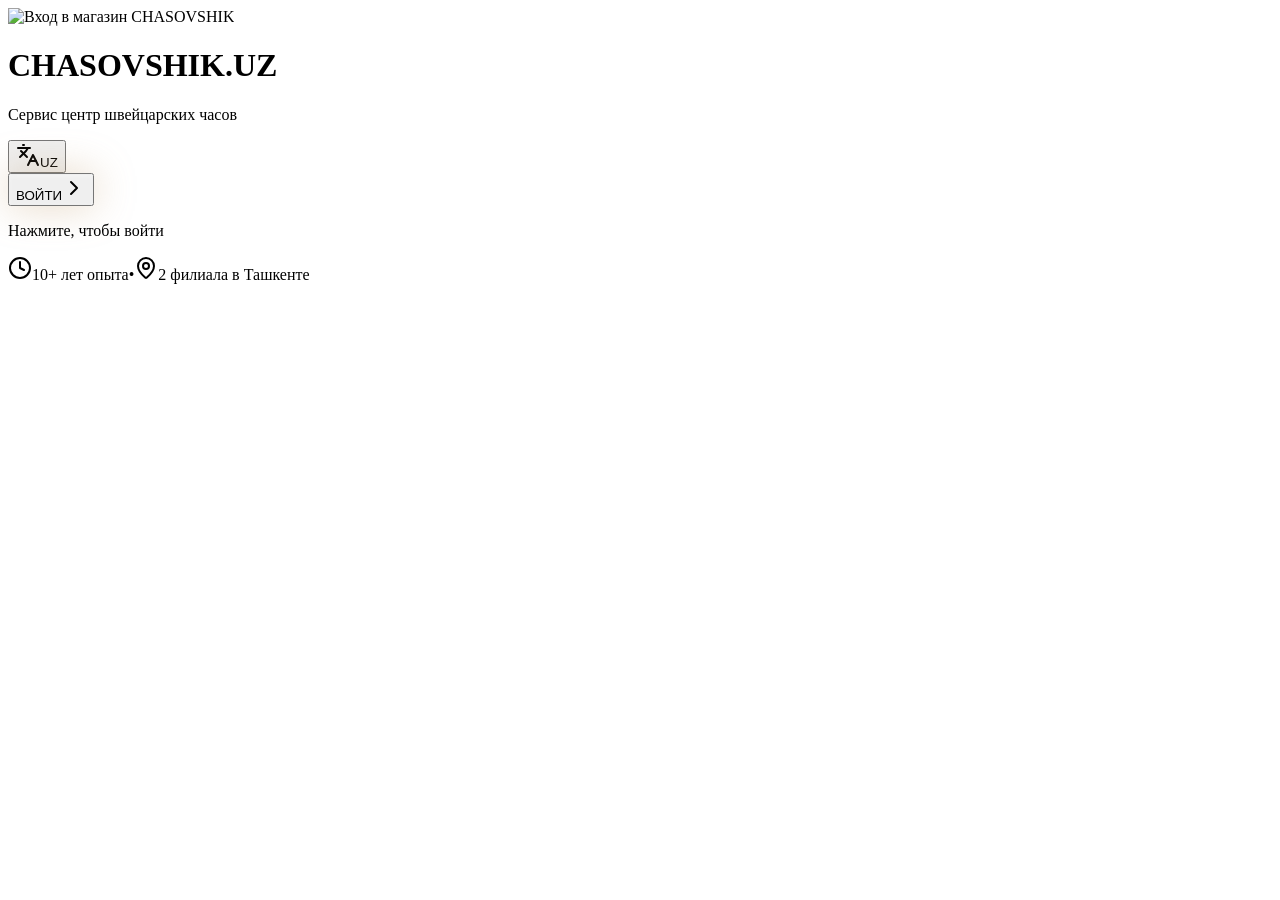
==== index.html @ 680622ec "Fix: Add basePath to all asset paths for GitHub Pages" ====
<!DOCTYPE html><!--kzvSD49EE5TXVJtsJZCfa--><html lang="ru"><head><meta charSet="utf-8"/><meta name="viewport" content="width=device-width, initial-scale=1"/><link rel="preload" href="/chasovshik.uz/_next/static/media/2a65768255d6b625-s.p.d19752fb.woff2" as="font" crossorigin="" type="font/woff2"/><link rel="preload" href="/chasovshik.uz/_next/static/media/44fac91e6f2d2b1b-s.p.0a39a854.woff2" as="font" crossorigin="" type="font/woff2"/><link rel="preload" href="/chasovshik.uz/_next/static/media/65c558afe41e89d6-s.p.e2c8389a.woff2" as="font" crossorigin="" type="font/woff2"/><link rel="preload" href="/chasovshik.uz/_next/static/media/797e433ab948586e-s.p.dbea232f.woff2" as="font" crossorigin="" type="font/woff2"/><link rel="preload" href="/chasovshik.uz/_next/static/media/caa3a2e1cccd8315-s.p.853070df.woff2" as="font" crossorigin="" type="font/woff2"/><link rel="preload" href="/chasovshik.uz/_next/static/media/e8f2fbee2754df70-s.p.9b7a96b4.woff2" as="font" crossorigin="" type="font/woff2"/><link rel="preload" as="image" href="/chasovshik.uz/storefront.jpg"/><link rel="stylesheet" href="/chasovshik.uz/_next/static/chunks/5fa9a92af9f36da6.css" data-precedence="next"/><link rel="stylesheet" href="/chasovshik.uz/_next/static/chunks/fcd11b721e8e70e8.css" data-precedence="next"/><link rel="preload" as="script" fetchPriority="low" href="/chasovshik.uz/_next/static/chunks/c39637bc9d8cb116.js"/><script src="/chasovshik.uz/_next/static/chunks/ff3ff5c824d7d9ba.js" async=""></script><script src="/chasovshik.uz/_next/static/chunks/bb2bdb65427f8aba.js" async=""></script><script src="/chasovshik.uz/_next/static/chunks/turbopack-3938561ef696c968.js" async=""></script><script src="/chasovshik.uz/_next/static/chunks/2f236954d6a65e12.js" async=""></script><script src="/chasovshik.uz/_next/static/chunks/f5dbffc2357b227a.js" async=""></script><script src="/chasovshik.uz/_next/static/chunks/86be140a54e7eaa4.js" async=""></script><script src="/chasovshik.uz/_next/static/chunks/7cc1968f3f7de386.js" async=""></script><meta name="next-size-adjust" content=""/><title>CHASOVSHIK.UZ — Часовой сервис центр | Ремонт швейцарских часов</title><meta name="description" content="Профессиональный ремонт и сервис швейцарских часов в Ташкенте. 10+ лет опыта. Экспресс ремонт, полировка, замена батареи, стекла, ремешка. ТЦ NEXT, 1 этаж."/><meta name="author" content="CHASOVSHIK.UZ"/><meta name="keywords" content="ремонт часов,швейцарские часы,часовой мастер,Ташкент,CHASOVSHIK,сервис часов,замена батареи,полировка часов"/><meta property="og:title" content="CHASOVSHIK.UZ — Часовой сервис центр"/><meta property="og:description" content="Профессиональный ремонт швейцарских часов в Ташкенте. 10+ лет опыта."/><meta property="og:url" content="https://chasovshik.uz"/><meta property="og:site_name" content="CHASOVSHIK"/><meta property="og:type" content="website"/><meta name="twitter:card" content="summary"/><meta name="twitter:title" content="CHASOVSHIK.UZ — Часовой сервис центр"/><meta name="twitter:description" content="Профессиональный ремонт швейцарских часов в Ташкенте. 10+ лет опыта."/><link rel="icon" href="/favicon.ico"/><script src="/chasovshik.uz/_next/static/chunks/a6dad97d9634a72d.js" noModule=""></script></head><body class="geist_a71539c9-module__T19VSG__variable geist_mono_8d43a2aa-module__8Li5zG__variable playfair_display_100cb642-module__BjVuVG__variable montserrat_76251ab1-module__2d26ka__variable antialiased bg-background text-foreground overflow-x-hidden" style="font-family:var(--font-montserrat), sans-serif"><div hidden=""><!--$--><!--/$--></div><main class="min-h-screen bg-background relative overflow-hidden"><div class="fixed inset-0 z-50 transition-all duration-1000 opacity-100"><div class="absolute inset-0"><img src="/chasovshik.uz/storefront.jpg" alt="Вход в магазин CHASOVSHIK" class="w-full h-full object-cover"/><div class="absolute inset-0 bg-gradient-to-b from-black/60 via-black/40 to-black/70"></div></div><div class="absolute top-8 left-1/2 -translate-x-1/2 text-center transition-all duration-700 opacity-100"><h1 class="text-2xl md:text-5xl lg:text-7xl font-bold text-gold-gradient tracking-wider">CHASOVSHIK.UZ</h1><p class="text-cream/80 text-sm md:text-base mt-2 tracking-widest uppercase">Сервис центр швейцарских часов</p></div><div class="absolute top-8 right-8 transition-all duration-700 opacity-100"><button class="flex items-center gap-2 px-3 py-2 rounded-lg glass hover:border-gold/50 transition-all "><svg xmlns="http://www.w3.org/2000/svg" width="24" height="24" viewBox="0 0 24 24" fill="none" stroke="currentColor" stroke-width="2" stroke-linecap="round" stroke-linejoin="round" class="lucide lucide-languages w-4 h-4 text-gold" aria-hidden="true"><path d="m5 8 6 6"></path><path d="m4 14 6-6 2-3"></path><path d="M2 5h12"></path><path d="M7 2h1"></path><path d="m22 22-5-10-5 10"></path><path d="M14 18h6"></path></svg><span class="text-cream text-sm font-medium">UZ</span></button></div><div class="absolute inset-0 flex items-center justify-center transition-all duration-700 scale-100 opacity-100"><div class="relative"><div class="absolute -inset-20 bg-gold/10 blur-3xl rounded-full animate-glow"></div><button data-slot="button" class="inline-flex items-center justify-center gap-2 whitespace-nowrap disabled:pointer-events-none disabled:opacity-50 [&amp;_svg]:pointer-events-none [&amp;_svg:not([class*=&#x27;size-&#x27;])]:size-4 shrink-0 [&amp;_svg]:shrink-0 outline-none focus-visible:border-ring focus-visible:ring-ring/50 focus-visible:ring-[3px] aria-invalid:ring-destructive/20 dark:aria-invalid:ring-destructive/40 aria-invalid:border-destructive hover:bg-primary/90 h-9 has-[&gt;svg]:px-3 relative bg-gradient-to-b from-gold to-gold-dark hover:from-gold-dark hover:to-gold text-chocolate font-bold text-xl md:text-2xl px-12 md:px-16 py-6 md:py-8 rounded-xl shadow-2xl transform hover:scale-105 transition-all duration-300 border-2 border-gold/50" style="box-shadow:0 0 40px rgba(193, 154, 107, 0.4), inset 0 2px 4px rgba(255,255,255,0.3)"><span class="flex items-center gap-3">ВОЙТИ<svg xmlns="http://www.w3.org/2000/svg" width="24" height="24" viewBox="0 0 24 24" fill="none" stroke="currentColor" stroke-width="2" stroke-linecap="round" stroke-linejoin="round" class="lucide lucide-chevron-right w-6 h-6 md:w-8 md:h-8" aria-hidden="true"><path d="m9 18 6-6-6-6"></path></svg></span></button><p class="absolute -bottom-12 left-1/2 -translate-x-1/2 text-cream/50 text-sm whitespace-nowrap">Нажмите, чтобы войти</p></div></div><div class="absolute bottom-8 left-1/2 -translate-x-1/2 text-center transition-all duration-700 opacity-100"><div class="flex flex-wrap items-center justify-center gap-4 text-cream/70 text-sm md:text-base"><span class="flex items-center gap-2"><svg xmlns="http://www.w3.org/2000/svg" width="24" height="24" viewBox="0 0 24 24" fill="none" stroke="currentColor" stroke-width="2" stroke-linecap="round" stroke-linejoin="round" class="lucide lucide-clock4 lucide-clock-4 w-4 h-4 text-gold" aria-hidden="true"><path d="M12 6v6l4 2"></path><circle cx="12" cy="12" r="10"></circle></svg>10+ лет опыта</span><span class="text-gold">•</span><span class="flex items-center gap-2"><svg xmlns="http://www.w3.org/2000/svg" width="24" height="24" viewBox="0 0 24 24" fill="none" stroke="currentColor" stroke-width="2" stroke-linecap="round" stroke-linejoin="round" class="lucide lucide-map-pin w-4 h-4 text-gold" aria-hidden="true"><path d="M20 10c0 4.993-5.539 10.193-7.399 11.799a1 1 0 0 1-1.202 0C9.539 20.193 4 14.993 4 10a8 8 0 0 1 16 0"></path><circle cx="12" cy="10" r="3"></circle></svg>2 филиала в Ташкенте</span></div></div></div></main><!--$--><!--/$--><div role="region" aria-label="Notifications (F8)" tabindex="-1" style="pointer-events:none"><ol tabindex="-1" class="fixed top-0 z-[100] flex max-h-screen w-full flex-col-reverse p-4 sm:bottom-0 sm:right-0 sm:top-auto sm:flex-col md:max-w-[420px]"></ol></div><script src="/chasovshik.uz/_next/static/chunks/c39637bc9d8cb116.js" id="_R_" async=""></script><script>(self.__next_f=self.__next_f||[]).push([0])</script><script>self.__next_f.push([1,"1:\"$Sreact.fragment\"\n2:I[39756,[\"/chasovshik.uz/_next/static/chunks/2f236954d6a65e12.js\"],\"default\"]\n3:I[37457,[\"/chasovshik.uz/_next/static/chunks/2f236954d6a65e12.js\"],\"default\"]\n4:I[77855,[\"/chasovshik.uz/_next/static/chunks/f5dbffc2357b227a.js\",\"/chasovshik.uz/_next/static/chunks/86be140a54e7eaa4.js\"],\"Toaster\"]\n5:I[47257,[\"/chasovshik.uz/_next/static/chunks/2f236954d6a65e12.js\"],\"ClientPageRoot\"]\n6:I[52683,[\"/chasovshik.uz/_next/static/chunks/f5dbffc2357b227a.js\",\"/chasovshik.uz/_next/static/chunks/86be140a54e7eaa4.js\",\"/chasovshik.uz/_next/static/chunks/7cc1968f3f7de386.js\"],\"default\"]\n9:I[97367,[\"/chasovshik.uz/_next/static/chunks/2f236954d6a65e12.js\"],\"OutletBoundary\"]\na:\"$Sreact.suspense\"\nc:I[97367,[\"/chasovshik.uz/_next/static/chunks/2f236954d6a65e12.js\"],\"ViewportBoundary\"]\ne:I[97367,[\"/chasovshik.uz/_next/static/chunks/2f236954d6a65e12.js\"],\"MetadataBoundary\"]\n10:I[68027,[\"/chasovshik.uz/_next/static/chunks/2f236954d6a65e12.js\"],\"default\"]\n:HL[\"/chasovshik.uz/_next/static/chunks/5fa9a92af9f36da6.css\",\"style\"]\n:HL[\"/chasovshik.uz/_next/static/chunks/fcd11b721e8e70e8.css\",\"style\"]\n:HL[\"/chasovshik.uz/_next/static/media/2a65768255d6b625-s.p.d19752fb.woff2\",\"font\",{\"crossOrigin\":\"\",\"type\":\"font/woff2\"}]\n:HL[\"/chasovshik.uz/_next/static/media/44fac91e6f2d2b1b-s.p.0a39a854.woff2\",\"font\",{\"crossOrigin\":\"\",\"type\":\"font/woff2\"}]\n:HL[\"/chasovshik.uz/_next/static/media/65c558afe41e89d6-s.p.e2c8389a.woff2\",\"font\",{\"crossOrigin\":\"\",\"type\":\"font/woff2\"}]\n:HL[\"/chasovshik.uz/_next/static/media/797e433ab948586e-s.p.dbea232f.woff2\",\"font\",{\"crossOrigin\":\"\",\"type\":\"font/woff2\"}]\n:HL[\"/chasovshik.uz/_next/static/media/caa3a2e1cccd8315-s.p.853070df.woff2\",\"font\",{\"crossOrigin\":\"\",\"type\":\"font/woff2\"}]\n:HL[\"/chasovshik.uz/_next/static/media/e8f2fbee2754df70-s.p.9b7a96b4.woff2\",\"font\",{\"crossOrigin\":\"\",\"type\":\"font/woff2\"}]\n"])</script><script>self.__next_f.push([1,"0:{\"P\":null,\"b\":\"kzvSD49EE5TXVJtsJZCfa\",\"c\":[\"\",\"\"],\"q\":\"\",\"i\":false,\"f\":[[[\"\",{\"children\":[\"__PAGE__\",{}]},\"$undefined\",\"$undefined\",true],[[\"$\",\"$1\",\"c\",{\"children\":[[[\"$\",\"link\",\"0\",{\"rel\":\"stylesheet\",\"href\":\"/chasovshik.uz/_next/static/chunks/5fa9a92af9f36da6.css\",\"precedence\":\"next\",\"crossOrigin\":\"$undefined\",\"nonce\":\"$undefined\"}],[\"$\",\"link\",\"1\",{\"rel\":\"stylesheet\",\"href\":\"/chasovshik.uz/_next/static/chunks/fcd11b721e8e70e8.css\",\"precedence\":\"next\",\"crossOrigin\":\"$undefined\",\"nonce\":\"$undefined\"}],[\"$\",\"script\",\"script-0\",{\"src\":\"/chasovshik.uz/_next/static/chunks/f5dbffc2357b227a.js\",\"async\":true,\"nonce\":\"$undefined\"}],[\"$\",\"script\",\"script-1\",{\"src\":\"/chasovshik.uz/_next/static/chunks/86be140a54e7eaa4.js\",\"async\":true,\"nonce\":\"$undefined\"}]],[\"$\",\"html\",null,{\"lang\":\"ru\",\"suppressHydrationWarning\":true,\"children\":[\"$\",\"body\",null,{\"className\":\"geist_a71539c9-module__T19VSG__variable geist_mono_8d43a2aa-module__8Li5zG__variable playfair_display_100cb642-module__BjVuVG__variable montserrat_76251ab1-module__2d26ka__variable antialiased bg-background text-foreground overflow-x-hidden\",\"style\":{\"fontFamily\":\"var(--font-montserrat), sans-serif\"},\"children\":[[\"$\",\"$L2\",null,{\"parallelRouterKey\":\"children\",\"error\":\"$undefined\",\"errorStyles\":\"$undefined\",\"errorScripts\":\"$undefined\",\"template\":[\"$\",\"$L3\",null,{}],\"templateStyles\":\"$undefined\",\"templateScripts\":\"$undefined\",\"notFound\":[[[\"$\",\"title\",null,{\"children\":\"404: This page could not be found.\"}],[\"$\",\"div\",null,{\"style\":{\"fontFamily\":\"system-ui,\\\"Segoe UI\\\",Roboto,Helvetica,Arial,sans-serif,\\\"Apple Color Emoji\\\",\\\"Segoe UI Emoji\\\"\",\"height\":\"100vh\",\"textAlign\":\"center\",\"display\":\"flex\",\"flexDirection\":\"column\",\"alignItems\":\"center\",\"justifyContent\":\"center\"},\"children\":[\"$\",\"div\",null,{\"children\":[[\"$\",\"style\",null,{\"dangerouslySetInnerHTML\":{\"__html\":\"body{color:#000;background:#fff;margin:0}.next-error-h1{border-right:1px solid rgba(0,0,0,.3)}@media (prefers-color-scheme:dark){body{color:#fff;background:#000}.next-error-h1{border-right:1px solid rgba(255,255,255,.3)}}\"}}],[\"$\",\"h1\",null,{\"className\":\"next-error-h1\",\"style\":{\"display\":\"inline-block\",\"margin\":\"0 20px 0 0\",\"padding\":\"0 23px 0 0\",\"fontSize\":24,\"fontWeight\":500,\"verticalAlign\":\"top\",\"lineHeight\":\"49px\"},\"children\":404}],[\"$\",\"div\",null,{\"style\":{\"display\":\"inline-block\"},\"children\":[\"$\",\"h2\",null,{\"style\":{\"fontSize\":14,\"fontWeight\":400,\"lineHeight\":\"49px\",\"margin\":0},\"children\":\"This page could not be found.\"}]}]]}]}]],[]],\"forbidden\":\"$undefined\",\"unauthorized\":\"$undefined\"}],[\"$\",\"$L4\",null,{}]]}]}]]}],{\"children\":[[\"$\",\"$1\",\"c\",{\"children\":[[\"$\",\"$L5\",null,{\"Component\":\"$6\",\"serverProvidedParams\":{\"searchParams\":{},\"params\":{},\"promises\":[\"$@7\",\"$@8\"]}}],[[\"$\",\"script\",\"script-0\",{\"src\":\"/chasovshik.uz/_next/static/chunks/7cc1968f3f7de386.js\",\"async\":true,\"nonce\":\"$undefined\"}]],[\"$\",\"$L9\",null,{\"children\":[\"$\",\"$a\",null,{\"name\":\"Next.MetadataOutlet\",\"children\":\"$@b\"}]}]]}],{},null,false,false]},null,false,false],[\"$\",\"$1\",\"h\",{\"children\":[null,[\"$\",\"$Lc\",null,{\"children\":\"$Ld\"}],[\"$\",\"div\",null,{\"hidden\":true,\"children\":[\"$\",\"$Le\",null,{\"children\":[\"$\",\"$a\",null,{\"name\":\"Next.Metadata\",\"children\":\"$Lf\"}]}]}],[\"$\",\"meta\",null,{\"name\":\"next-size-adjust\",\"content\":\"\"}]]}],false]],\"m\":\"$undefined\",\"G\":[\"$10\",[]],\"S\":true}\n"])</script><script>self.__next_f.push([1,"7:{}\n8:\"$0:f:0:1:1:children:0:props:children:0:props:serverProvidedParams:params\"\n"])</script><script>self.__next_f.push([1,"d:[[\"$\",\"meta\",\"0\",{\"charSet\":\"utf-8\"}],[\"$\",\"meta\",\"1\",{\"name\":\"viewport\",\"content\":\"width=device-width, initial-scale=1\"}]]\n"])</script><script>self.__next_f.push([1,"11:I[27201,[\"/chasovshik.uz/_next/static/chunks/2f236954d6a65e12.js\"],\"IconMark\"]\nb:null\nf:[[\"$\",\"title\",\"0\",{\"children\":\"CHASOVSHIK.UZ — Часовой сервис центр | Ремонт швейцарских часов\"}],[\"$\",\"meta\",\"1\",{\"name\":\"description\",\"content\":\"Профессиональный ремонт и сервис швейцарских часов в Ташкенте. 10+ лет опыта. Экспресс ремонт, полировка, замена батареи, стекла, ремешка. ТЦ NEXT, 1 этаж.\"}],[\"$\",\"meta\",\"2\",{\"name\":\"author\",\"content\":\"CHASOVSHIK.UZ\"}],[\"$\",\"meta\",\"3\",{\"name\":\"keywords\",\"content\":\"ремонт часов,швейцарские часы,часовой мастер,Ташкент,CHASOVSHIK,сервис часов,замена батареи,полировка часов\"}],[\"$\",\"meta\",\"4\",{\"property\":\"og:title\",\"content\":\"CHASOVSHIK.UZ — Часовой сервис центр\"}],[\"$\",\"meta\",\"5\",{\"property\":\"og:description\",\"content\":\"Профессиональный ремонт швейцарских часов в Ташкенте. 10+ лет опыта.\"}],[\"$\",\"meta\",\"6\",{\"property\":\"og:url\",\"content\":\"https://chasovshik.uz\"}],[\"$\",\"meta\",\"7\",{\"property\":\"og:site_name\",\"content\":\"CHASOVSHIK\"}],[\"$\",\"meta\",\"8\",{\"property\":\"og:type\",\"content\":\"website\"}],[\"$\",\"meta\",\"9\",{\"name\":\"twitter:card\",\"content\":\"summary\"}],[\"$\",\"meta\",\"10\",{\"name\":\"twitter:title\",\"content\":\"CHASOVSHIK.UZ — Часовой сервис центр\"}],[\"$\",\"meta\",\"11\",{\"name\":\"twitter:description\",\"content\":\"Профессиональный ремонт швейцарских часов в Ташкенте. 10+ лет опыта.\"}],[\"$\",\"link\",\"12\",{\"rel\":\"icon\",\"href\":\"/favicon.ico\"}],[\"$\",\"$L11\",\"13\",{}]]\n"])</script></body></html>
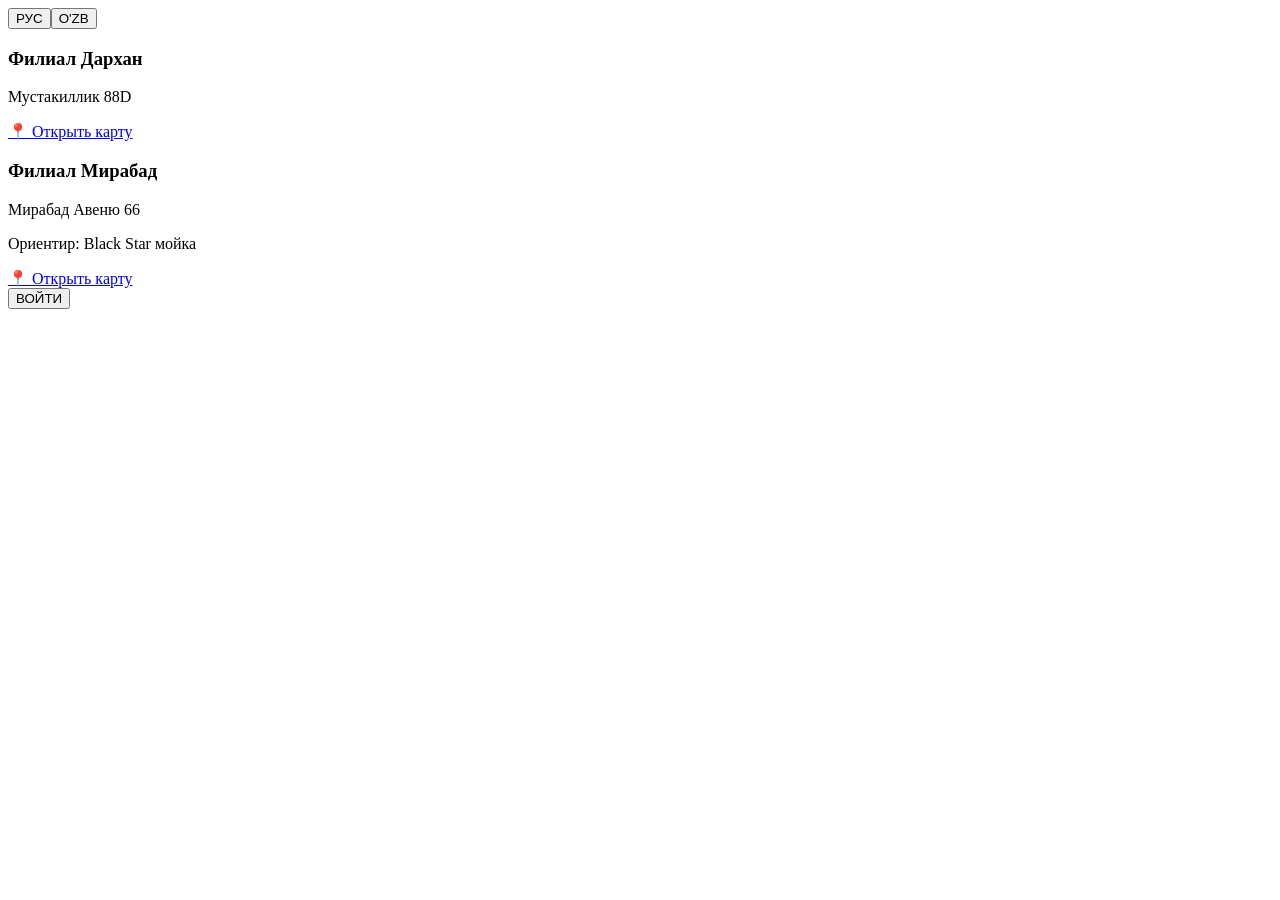
==== commit 34326c39: "Deploy" ====
--- a/index.html
+++ b/index.html
@@ -1 +1 @@
-<!DOCTYPE html><!--kzvSD49EE5TXVJtsJZCfa--><html lang="ru"><head><meta charSet="utf-8"/><meta name="viewport" content="width=device-width, initial-scale=1"/><link rel="preload" href="/chasovshik.uz/_next/static/media/2a65768255d6b625-s.p.d19752fb.woff2" as="font" crossorigin="" type="font/woff2"/><link rel="preload" href="/chasovshik.uz/_next/static/media/44fac91e6f2d2b1b-s.p.0a39a854.woff2" as="font" crossorigin="" type="font/woff2"/><link rel="preload" href="/chasovshik.uz/_next/static/media/65c558afe41e89d6-s.p.e2c8389a.woff2" as="font" crossorigin="" type="font/woff2"/><link rel="preload" href="/chasovshik.uz/_next/static/media/797e433ab948586e-s.p.dbea232f.woff2" as="font" crossorigin="" type="font/woff2"/><link rel="preload" href="/chasovshik.uz/_next/static/media/caa3a2e1cccd8315-s.p.853070df.woff2" as="font" crossorigin="" type="font/woff2"/><link rel="preload" href="/chasovshik.uz/_next/static/media/e8f2fbee2754df70-s.p.9b7a96b4.woff2" as="font" crossorigin="" type="font/woff2"/><link rel="preload" as="image" href="/chasovshik.uz/storefront.jpg"/><link rel="stylesheet" href="/chasovshik.uz/_next/static/chunks/5fa9a92af9f36da6.css" data-precedence="next"/><link rel="stylesheet" href="/chasovshik.uz/_next/static/chunks/fcd11b721e8e70e8.css" data-precedence="next"/><link rel="preload" as="script" fetchPriority="low" href="/chasovshik.uz/_next/static/chunks/c39637bc9d8cb116.js"/><script src="/chasovshik.uz/_next/static/chunks/ff3ff5c824d7d9ba.js" async=""></script><script src="/chasovshik.uz/_next/static/chunks/bb2bdb65427f8aba.js" async=""></script><script src="/chasovshik.uz/_next/static/chunks/turbopack-3938561ef696c968.js" async=""></script><script src="/chasovshik.uz/_next/static/chunks/2f236954d6a65e12.js" async=""></script><script src="/chasovshik.uz/_next/static/chunks/f5dbffc2357b227a.js" async=""></script><script src="/chasovshik.uz/_next/static/chunks/86be140a54e7eaa4.js" async=""></script><script src="/chasovshik.uz/_next/static/chunks/7cc1968f3f7de386.js" async=""></script><meta name="next-size-adjust" content=""/><title>CHASOVSHIK.UZ — Часовой сервис центр | Ремонт швейцарских часов</title><meta name="description" content="Профессиональный ремонт и сервис швейцарских часов в Ташкенте. 10+ лет опыта. Экспресс ремонт, полировка, замена батареи, стекла, ремешка. ТЦ NEXT, 1 этаж."/><meta name="author" content="CHASOVSHIK.UZ"/><meta name="keywords" content="ремонт часов,швейцарские часы,часовой мастер,Ташкент,CHASOVSHIK,сервис часов,замена батареи,полировка часов"/><meta property="og:title" content="CHASOVSHIK.UZ — Часовой сервис центр"/><meta property="og:description" content="Профессиональный ремонт швейцарских часов в Ташкенте. 10+ лет опыта."/><meta property="og:url" content="https://chasovshik.uz"/><meta property="og:site_name" content="CHASOVSHIK"/><meta property="og:type" content="website"/><meta name="twitter:card" content="summary"/><meta name="twitter:title" content="CHASOVSHIK.UZ — Часовой сервис центр"/><meta name="twitter:description" content="Профессиональный ремонт швейцарских часов в Ташкенте. 10+ лет опыта."/><link rel="icon" href="/favicon.ico"/><script src="/chasovshik.uz/_next/static/chunks/a6dad97d9634a72d.js" noModule=""></script></head><body class="geist_a71539c9-module__T19VSG__variable geist_mono_8d43a2aa-module__8Li5zG__variable playfair_display_100cb642-module__BjVuVG__variable montserrat_76251ab1-module__2d26ka__variable antialiased bg-background text-foreground overflow-x-hidden" style="font-family:var(--font-montserrat), sans-serif"><div hidden=""><!--$--><!--/$--></div><main class="min-h-screen bg-background relative overflow-hidden"><div class="fixed inset-0 z-50 transition-all duration-1000 opacity-100"><div class="absolute inset-0"><img src="/chasovshik.uz/storefront.jpg" alt="Вход в магазин CHASOVSHIK" class="w-full h-full object-cover"/><div class="absolute inset-0 bg-gradient-to-b from-black/60 via-black/40 to-black/70"></div></div><div class="absolute top-8 left-1/2 -translate-x-1/2 text-center transition-all duration-700 opacity-100"><h1 class="text-2xl md:text-5xl lg:text-7xl font-bold text-gold-gradient tracking-wider">CHASOVSHIK.UZ</h1><p class="text-cream/80 text-sm md:text-base mt-2 tracking-widest uppercase">Сервис центр швейцарских часов</p></div><div class="absolute top-8 right-8 transition-all duration-700 opacity-100"><button class="flex items-center gap-2 px-3 py-2 rounded-lg glass hover:border-gold/50 transition-all "><svg xmlns="http://www.w3.org/2000/svg" width="24" height="24" viewBox="0 0 24 24" fill="none" stroke="currentColor" stroke-width="2" stroke-linecap="round" stroke-linejoin="round" class="lucide lucide-languages w-4 h-4 text-gold" aria-hidden="true"><path d="m5 8 6 6"></path><path d="m4 14 6-6 2-3"></path><path d="M2 5h12"></path><path d="M7 2h1"></path><path d="m22 22-5-10-5 10"></path><path d="M14 18h6"></path></svg><span class="text-cream text-sm font-medium">UZ</span></button></div><div class="absolute inset-0 flex items-center justify-center transition-all duration-700 scale-100 opacity-100"><div class="relative"><div class="absolute -inset-20 bg-gold/10 blur-3xl rounded-full animate-glow"></div><button data-slot="button" class="inline-flex items-center justify-center gap-2 whitespace-nowrap disabled:pointer-events-none disabled:opacity-50 [&amp;_svg]:pointer-events-none [&amp;_svg:not([class*=&#x27;size-&#x27;])]:size-4 shrink-0 [&amp;_svg]:shrink-0 outline-none focus-visible:border-ring focus-visible:ring-ring/50 focus-visible:ring-[3px] aria-invalid:ring-destructive/20 dark:aria-invalid:ring-destructive/40 aria-invalid:border-destructive hover:bg-primary/90 h-9 has-[&gt;svg]:px-3 relative bg-gradient-to-b from-gold to-gold-dark hover:from-gold-dark hover:to-gold text-chocolate font-bold text-xl md:text-2xl px-12 md:px-16 py-6 md:py-8 rounded-xl shadow-2xl transform hover:scale-105 transition-all duration-300 border-2 border-gold/50" style="box-shadow:0 0 40px rgba(193, 154, 107, 0.4), inset 0 2px 4px rgba(255,255,255,0.3)"><span class="flex items-center gap-3">ВОЙТИ<svg xmlns="http://www.w3.org/2000/svg" width="24" height="24" viewBox="0 0 24 24" fill="none" stroke="currentColor" stroke-width="2" stroke-linecap="round" stroke-linejoin="round" class="lucide lucide-chevron-right w-6 h-6 md:w-8 md:h-8" aria-hidden="true"><path d="m9 18 6-6-6-6"></path></svg></span></button><p class="absolute -bottom-12 left-1/2 -translate-x-1/2 text-cream/50 text-sm whitespace-nowrap">Нажмите, чтобы войти</p></div></div><div class="absolute bottom-8 left-1/2 -translate-x-1/2 text-center transition-all duration-700 opacity-100"><div class="flex flex-wrap items-center justify-center gap-4 text-cream/70 text-sm md:text-base"><span class="flex items-center gap-2"><svg xmlns="http://www.w3.org/2000/svg" width="24" height="24" viewBox="0 0 24 24" fill="none" stroke="currentColor" stroke-width="2" stroke-linecap="round" stroke-linejoin="round" class="lucide lucide-clock4 lucide-clock-4 w-4 h-4 text-gold" aria-hidden="true"><path d="M12 6v6l4 2"></path><circle cx="12" cy="12" r="10"></circle></svg>10+ лет опыта</span><span class="text-gold">•</span><span class="flex items-center gap-2"><svg xmlns="http://www.w3.org/2000/svg" width="24" height="24" viewBox="0 0 24 24" fill="none" stroke="currentColor" stroke-width="2" stroke-linecap="round" stroke-linejoin="round" class="lucide lucide-map-pin w-4 h-4 text-gold" aria-hidden="true"><path d="M20 10c0 4.993-5.539 10.193-7.399 11.799a1 1 0 0 1-1.202 0C9.539 20.193 4 14.993 4 10a8 8 0 0 1 16 0"></path><circle cx="12" cy="10" r="3"></circle></svg>2 филиала в Ташкенте</span></div></div></div></main><!--$--><!--/$--><div role="region" aria-label="Notifications (F8)" tabindex="-1" style="pointer-events:none"><ol tabindex="-1" class="fixed top-0 z-[100] flex max-h-screen w-full flex-col-reverse p-4 sm:bottom-0 sm:right-0 sm:top-auto sm:flex-col md:max-w-[420px]"></ol></div><script src="/chasovshik.uz/_next/static/chunks/c39637bc9d8cb116.js" id="_R_" async=""></script><script>(self.__next_f=self.__next_f||[]).push([0])</script><script>self.__next_f.push([1,"1:\"$Sreact.fragment\"\n2:I[39756,[\"/chasovshik.uz/_next/static/chunks/2f236954d6a65e12.js\"],\"default\"]\n3:I[37457,[\"/chasovshik.uz/_next/static/chunks/2f236954d6a65e12.js\"],\"default\"]\n4:I[77855,[\"/chasovshik.uz/_next/static/chunks/f5dbffc2357b227a.js\",\"/chasovshik.uz/_next/static/chunks/86be140a54e7eaa4.js\"],\"Toaster\"]\n5:I[47257,[\"/chasovshik.uz/_next/static/chunks/2f236954d6a65e12.js\"],\"ClientPageRoot\"]\n6:I[52683,[\"/chasovshik.uz/_next/static/chunks/f5dbffc2357b227a.js\",\"/chasovshik.uz/_next/static/chunks/86be140a54e7eaa4.js\",\"/chasovshik.uz/_next/static/chunks/7cc1968f3f7de386.js\"],\"default\"]\n9:I[97367,[\"/chasovshik.uz/_next/static/chunks/2f236954d6a65e12.js\"],\"OutletBoundary\"]\na:\"$Sreact.suspense\"\nc:I[97367,[\"/chasovshik.uz/_next/static/chunks/2f236954d6a65e12.js\"],\"ViewportBoundary\"]\ne:I[97367,[\"/chasovshik.uz/_next/static/chunks/2f236954d6a65e12.js\"],\"MetadataBoundary\"]\n10:I[68027,[\"/chasovshik.uz/_next/static/chunks/2f236954d6a65e12.js\"],\"default\"]\n:HL[\"/chasovshik.uz/_next/static/chunks/5fa9a92af9f36da6.css\",\"style\"]\n:HL[\"/chasovshik.uz/_next/static/chunks/fcd11b721e8e70e8.css\",\"style\"]\n:HL[\"/chasovshik.uz/_next/static/media/2a65768255d6b625-s.p.d19752fb.woff2\",\"font\",{\"crossOrigin\":\"\",\"type\":\"font/woff2\"}]\n:HL[\"/chasovshik.uz/_next/static/media/44fac91e6f2d2b1b-s.p.0a39a854.woff2\",\"font\",{\"crossOrigin\":\"\",\"type\":\"font/woff2\"}]\n:HL[\"/chasovshik.uz/_next/static/media/65c558afe41e89d6-s.p.e2c8389a.woff2\",\"font\",{\"crossOrigin\":\"\",\"type\":\"font/woff2\"}]\n:HL[\"/chasovshik.uz/_next/static/media/797e433ab948586e-s.p.dbea232f.woff2\",\"font\",{\"crossOrigin\":\"\",\"type\":\"font/woff2\"}]\n:HL[\"/chasovshik.uz/_next/static/media/caa3a2e1cccd8315-s.p.853070df.woff2\",\"font\",{\"crossOrigin\":\"\",\"type\":\"font/woff2\"}]\n:HL[\"/chasovshik.uz/_next/static/media/e8f2fbee2754df70-s.p.9b7a96b4.woff2\",\"font\",{\"crossOrigin\":\"\",\"type\":\"font/woff2\"}]\n"])</script><script>self.__next_f.push([1,"0:{\"P\":null,\"b\":\"kzvSD49EE5TXVJtsJZCfa\",\"c\":[\"\",\"\"],\"q\":\"\",\"i\":false,\"f\":[[[\"\",{\"children\":[\"__PAGE__\",{}]},\"$undefined\",\"$undefined\",true],[[\"$\",\"$1\",\"c\",{\"children\":[[[\"$\",\"link\",\"0\",{\"rel\":\"stylesheet\",\"href\":\"/chasovshik.uz/_next/static/chunks/5fa9a92af9f36da6.css\",\"precedence\":\"next\",\"crossOrigin\":\"$undefined\",\"nonce\":\"$undefined\"}],[\"$\",\"link\",\"1\",{\"rel\":\"stylesheet\",\"href\":\"/chasovshik.uz/_next/static/chunks/fcd11b721e8e70e8.css\",\"precedence\":\"next\",\"crossOrigin\":\"$undefined\",\"nonce\":\"$undefined\"}],[\"$\",\"script\",\"script-0\",{\"src\":\"/chasovshik.uz/_next/static/chunks/f5dbffc2357b227a.js\",\"async\":true,\"nonce\":\"$undefined\"}],[\"$\",\"script\",\"script-1\",{\"src\":\"/chasovshik.uz/_next/static/chunks/86be140a54e7eaa4.js\",\"async\":true,\"nonce\":\"$undefined\"}]],[\"$\",\"html\",null,{\"lang\":\"ru\",\"suppressHydrationWarning\":true,\"children\":[\"$\",\"body\",null,{\"className\":\"geist_a71539c9-module__T19VSG__variable geist_mono_8d43a2aa-module__8Li5zG__variable playfair_display_100cb642-module__BjVuVG__variable montserrat_76251ab1-module__2d26ka__variable antialiased bg-background text-foreground overflow-x-hidden\",\"style\":{\"fontFamily\":\"var(--font-montserrat), sans-serif\"},\"children\":[[\"$\",\"$L2\",null,{\"parallelRouterKey\":\"children\",\"error\":\"$undefined\",\"errorStyles\":\"$undefined\",\"errorScripts\":\"$undefined\",\"template\":[\"$\",\"$L3\",null,{}],\"templateStyles\":\"$undefined\",\"templateScripts\":\"$undefined\",\"notFound\":[[[\"$\",\"title\",null,{\"children\":\"404: This page could not be found.\"}],[\"$\",\"div\",null,{\"style\":{\"fontFamily\":\"system-ui,\\\"Segoe UI\\\",Roboto,Helvetica,Arial,sans-serif,\\\"Apple Color Emoji\\\",\\\"Segoe UI Emoji\\\"\",\"height\":\"100vh\",\"textAlign\":\"center\",\"display\":\"flex\",\"flexDirection\":\"column\",\"alignItems\":\"center\",\"justifyContent\":\"center\"},\"children\":[\"$\",\"div\",null,{\"children\":[[\"$\",\"style\",null,{\"dangerouslySetInnerHTML\":{\"__html\":\"body{color:#000;background:#fff;margin:0}.next-error-h1{border-right:1px solid rgba(0,0,0,.3)}@media (prefers-color-scheme:dark){body{color:#fff;background:#000}.next-error-h1{border-right:1px solid rgba(255,255,255,.3)}}\"}}],[\"$\",\"h1\",null,{\"className\":\"next-error-h1\",\"style\":{\"display\":\"inline-block\",\"margin\":\"0 20px 0 0\",\"padding\":\"0 23px 0 0\",\"fontSize\":24,\"fontWeight\":500,\"verticalAlign\":\"top\",\"lineHeight\":\"49px\"},\"children\":404}],[\"$\",\"div\",null,{\"style\":{\"display\":\"inline-block\"},\"children\":[\"$\",\"h2\",null,{\"style\":{\"fontSize\":14,\"fontWeight\":400,\"lineHeight\":\"49px\",\"margin\":0},\"children\":\"This page could not be found.\"}]}]]}]}]],[]],\"forbidden\":\"$undefined\",\"unauthorized\":\"$undefined\"}],[\"$\",\"$L4\",null,{}]]}]}]]}],{\"children\":[[\"$\",\"$1\",\"c\",{\"children\":[[\"$\",\"$L5\",null,{\"Component\":\"$6\",\"serverProvidedParams\":{\"searchParams\":{},\"params\":{},\"promises\":[\"$@7\",\"$@8\"]}}],[[\"$\",\"script\",\"script-0\",{\"src\":\"/chasovshik.uz/_next/static/chunks/7cc1968f3f7de386.js\",\"async\":true,\"nonce\":\"$undefined\"}]],[\"$\",\"$L9\",null,{\"children\":[\"$\",\"$a\",null,{\"name\":\"Next.MetadataOutlet\",\"children\":\"$@b\"}]}]]}],{},null,false,false]},null,false,false],[\"$\",\"$1\",\"h\",{\"children\":[null,[\"$\",\"$Lc\",null,{\"children\":\"$Ld\"}],[\"$\",\"div\",null,{\"hidden\":true,\"children\":[\"$\",\"$Le\",null,{\"children\":[\"$\",\"$a\",null,{\"name\":\"Next.Metadata\",\"children\":\"$Lf\"}]}]}],[\"$\",\"meta\",null,{\"name\":\"next-size-adjust\",\"content\":\"\"}]]}],false]],\"m\":\"$undefined\",\"G\":[\"$10\",[]],\"S\":true}\n"])</script><script>self.__next_f.push([1,"7:{}\n8:\"$0:f:0:1:1:children:0:props:children:0:props:serverProvidedParams:params\"\n"])</script><script>self.__next_f.push([1,"d:[[\"$\",\"meta\",\"0\",{\"charSet\":\"utf-8\"}],[\"$\",\"meta\",\"1\",{\"name\":\"viewport\",\"content\":\"width=device-width, initial-scale=1\"}]]\n"])</script><script>self.__next_f.push([1,"11:I[27201,[\"/chasovshik.uz/_next/static/chunks/2f236954d6a65e12.js\"],\"IconMark\"]\nb:null\nf:[[\"$\",\"title\",\"0\",{\"children\":\"CHASOVSHIK.UZ — Часовой сервис центр | Ремонт швейцарских часов\"}],[\"$\",\"meta\",\"1\",{\"name\":\"description\",\"content\":\"Профессиональный ремонт и сервис швейцарских часов в Ташкенте. 10+ лет опыта. Экспресс ремонт, полировка, замена батареи, стекла, ремешка. ТЦ NEXT, 1 этаж.\"}],[\"$\",\"meta\",\"2\",{\"name\":\"author\",\"content\":\"CHASOVSHIK.UZ\"}],[\"$\",\"meta\",\"3\",{\"name\":\"keywords\",\"content\":\"ремонт часов,швейцарские часы,часовой мастер,Ташкент,CHASOVSHIK,сервис часов,замена батареи,полировка часов\"}],[\"$\",\"meta\",\"4\",{\"property\":\"og:title\",\"content\":\"CHASOVSHIK.UZ — Часовой сервис центр\"}],[\"$\",\"meta\",\"5\",{\"property\":\"og:description\",\"content\":\"Профессиональный ремонт швейцарских часов в Ташкенте. 10+ лет опыта.\"}],[\"$\",\"meta\",\"6\",{\"property\":\"og:url\",\"content\":\"https://chasovshik.uz\"}],[\"$\",\"meta\",\"7\",{\"property\":\"og:site_name\",\"content\":\"CHASOVSHIK\"}],[\"$\",\"meta\",\"8\",{\"property\":\"og:type\",\"content\":\"website\"}],[\"$\",\"meta\",\"9\",{\"name\":\"twitter:card\",\"content\":\"summary\"}],[\"$\",\"meta\",\"10\",{\"name\":\"twitter:title\",\"content\":\"CHASOVSHIK.UZ — Часовой сервис центр\"}],[\"$\",\"meta\",\"11\",{\"name\":\"twitter:description\",\"content\":\"Профессиональный ремонт швейцарских часов в Ташкенте. 10+ лет опыта.\"}],[\"$\",\"link\",\"12\",{\"rel\":\"icon\",\"href\":\"/favicon.ico\"}],[\"$\",\"$L11\",\"13\",{}]]\n"])</script></body></html>+<!DOCTYPE html><html lang="ru"><head><meta charSet="utf-8"/><meta name="viewport" content="width=device-width, initial-scale=1"/><link rel="stylesheet" href="/chasovshik.uz/_next/static/css/e50f3d13995855be.css" data-precedence="next"/><link rel="preload" as="script" fetchPriority="low" href="/chasovshik.uz/_next/static/chunks/webpack-9d401d31d5ceb0e7.js"/><script src="/chasovshik.uz/_next/static/chunks/4bd1b696-4781a963ad327daa.js" async=""></script><script src="/chasovshik.uz/_next/static/chunks/684-6ef3f552a697127b.js" async=""></script><script src="/chasovshik.uz/_next/static/chunks/main-app-008e55a282762b39.js" async=""></script><script src="/chasovshik.uz/_next/static/chunks/app/page-7e841ef34b473fb2.js" async=""></script><title>CHASOVSHIK.UZ - Часовая мастерская</title><meta name="description" content="Профессиональный ремонт часов в Ташкенте"/><script src="/chasovshik.uz/_next/static/chunks/polyfills-42372ed130431b0a.js" noModule=""></script></head><body class="antialiased"><main class="relative min-h-screen w-full overflow-hidden bg-[#0a1628]"><header class="absolute top-6 right-6 z-20"><div class="flex gap-2"><button class="px-4 py-2 rounded-lg font-semibold transition-all bg-amber-600 text-white">РУС</button><button class="px-4 py-2 rounded-lg font-semibold transition-all bg-white/10 text-white hover:bg-white/20">O&#x27;ZB</button></div></header><div class="relative z-10 flex flex-col min-h-screen"><div class="flex-1 flex items-center justify-center px-4 py-20"><div class="flex flex-col md:flex-row gap-12 md:gap-24 items-center justify-center w-full max-w-5xl"><div class="bg-white/5 backdrop-blur-sm rounded-2xl p-8 text-center max-w-xs border border-white/10"><h3 class="text-xl font-bold text-amber-400 mb-3">Филиал Дархан</h3><p class="text-white text-lg mb-6">Мустакиллик 88D</p><a href="https://yandex.uz/maps/-/CDxZzF" target="_blank" rel="noopener noreferrer" class="inline-block px-5 py-2 bg-amber-600 hover:bg-amber-700 text-white font-semibold rounded-lg transition-all">📍 <!-- -->Открыть карту</a></div><div class="bg-white/5 backdrop-blur-sm rounded-2xl p-8 text-center max-w-xs border border-white/10"><h3 class="text-xl font-bold text-amber-400 mb-3">Филиал Мирабад</h3><p class="text-white text-lg mb-2">Мирабад Авеню 66</p><p class="text-gray-400 text-sm mb-4">Ориентир: Black Star мойка</p><a href="https://yandex.uz/maps/-/CDxZzH" target="_blank" rel="noopener noreferrer" class="inline-block px-5 py-2 bg-amber-600 hover:bg-amber-700 text-white font-semibold rounded-lg transition-all">📍 <!-- -->Открыть карту</a></div></div></div><div class="pb-12 flex justify-center"><button class="px-16 py-5 text-3xl font-bold text-white bg-amber-700 hover:bg-amber-800 rounded-xl shadow-2xl transition-all duration-300 hover:scale-105 border-2 border-amber-500/50">ВОЙТИ</button></div></div></main><script src="/chasovshik.uz/_next/static/chunks/webpack-9d401d31d5ceb0e7.js" async=""></script><script>(self.__next_f=self.__next_f||[]).push([0])</script><script>self.__next_f.push([1,"1:\"$Sreact.fragment\"\n2:I[7555,[],\"\"]\n3:I[1295,[],\"\"]\n4:I[894,[],\"ClientPageRoot\"]\n5:I[3792,[\"974\",\"static/chunks/app/page-7e841ef34b473fb2.js\"],\"default\"]\n8:I[9665,[],\"OutletBoundary\"]\nb:I[9665,[],\"ViewportBoundary\"]\nd:I[9665,[],\"MetadataBoundary\"]\nf:I[6614,[],\"\"]\n:HL[\"/chasovshik.uz/_next/static/css/e50f3d13995855be.css\",\"style\"]\n"])</script><script>self.__next_f.push([1,"0:{\"P\":null,\"b\":\"yKF-wgTYIk9vUEdYOea5O\",\"p\":\"/chasovshik.uz\",\"c\":[\"\",\"\"],\"i\":false,\"f\":[[[\"\",{\"children\":[\"__PAGE__\",{}]},\"$undefined\",\"$undefined\",true],[\"\",[\"$\",\"$1\",\"c\",{\"children\":[[[\"$\",\"link\",\"0\",{\"rel\":\"stylesheet\",\"href\":\"/chasovshik.uz/_next/static/css/e50f3d13995855be.css\",\"precedence\":\"next\",\"crossOrigin\":\"$undefined\",\"nonce\":\"$undefined\"}]],[\"$\",\"html\",null,{\"lang\":\"ru\",\"children\":[\"$\",\"body\",null,{\"className\":\"antialiased\",\"children\":[\"$\",\"$L2\",null,{\"parallelRouterKey\":\"children\",\"error\":\"$undefined\",\"errorStyles\":\"$undefined\",\"errorScripts\":\"$undefined\",\"template\":[\"$\",\"$L3\",null,{}],\"templateStyles\":\"$undefined\",\"templateScripts\":\"$undefined\",\"notFound\":[[[\"$\",\"title\",null,{\"children\":\"404: This page could not be found.\"}],[\"$\",\"div\",null,{\"style\":{\"fontFamily\":\"system-ui,\\\"Segoe UI\\\",Roboto,Helvetica,Arial,sans-serif,\\\"Apple Color Emoji\\\",\\\"Segoe UI Emoji\\\"\",\"height\":\"100vh\",\"textAlign\":\"center\",\"display\":\"flex\",\"flexDirection\":\"column\",\"alignItems\":\"center\",\"justifyContent\":\"center\"},\"children\":[\"$\",\"div\",null,{\"children\":[[\"$\",\"style\",null,{\"dangerouslySetInnerHTML\":{\"__html\":\"body{color:#000;background:#fff;margin:0}.next-error-h1{border-right:1px solid rgba(0,0,0,.3)}@media (prefers-color-scheme:dark){body{color:#fff;background:#000}.next-error-h1{border-right:1px solid rgba(255,255,255,.3)}}\"}}],[\"$\",\"h1\",null,{\"className\":\"next-error-h1\",\"style\":{\"display\":\"inline-block\",\"margin\":\"0 20px 0 0\",\"padding\":\"0 23px 0 0\",\"fontSize\":24,\"fontWeight\":500,\"verticalAlign\":\"top\",\"lineHeight\":\"49px\"},\"children\":404}],[\"$\",\"div\",null,{\"style\":{\"display\":\"inline-block\"},\"children\":[\"$\",\"h2\",null,{\"style\":{\"fontSize\":14,\"fontWeight\":400,\"lineHeight\":\"49px\",\"margin\":0},\"children\":\"This page could not be found.\"}]}]]}]}]],[]],\"forbidden\":\"$undefined\",\"unauthorized\":\"$undefined\"}]}]}]]}],{\"children\":[\"__PAGE__\",[\"$\",\"$1\",\"c\",{\"children\":[[\"$\",\"$L4\",null,{\"Component\":\"$5\",\"searchParams\":{},\"params\":{},\"promises\":[\"$@6\",\"$@7\"]}],\"$undefined\",null,[\"$\",\"$L8\",null,{\"children\":[\"$L9\",\"$La\",null]}]]}],{},null,false]},null,false],[\"$\",\"$1\",\"h\",{\"children\":[null,[\"$\",\"$1\",\"WM9u0-5ckEJ82j41pQx5l\",{\"children\":[[\"$\",\"$Lb\",null,{\"children\":\"$Lc\"}],null]}],[\"$\",\"$Ld\",null,{\"children\":\"$Le\"}]]}],false]],\"m\":\"$undefined\",\"G\":[\"$f\",\"$undefined\"],\"s\":false,\"S\":true}\n"])</script><script>self.__next_f.push([1,"6:{}\n7:{}\n"])</script><script>self.__next_f.push([1,"c:[[\"$\",\"meta\",\"0\",{\"charSet\":\"utf-8\"}],[\"$\",\"meta\",\"1\",{\"name\":\"viewport\",\"content\":\"width=device-width, initial-scale=1\"}]]\n9:null\n"])</script><script>self.__next_f.push([1,"a:null\ne:[[\"$\",\"title\",\"0\",{\"children\":\"CHASOVSHIK.UZ - Часовая мастерская\"}],[\"$\",\"meta\",\"1\",{\"name\":\"description\",\"content\":\"Профессиональный ремонт часов в Ташкенте\"}]]\n"])</script></body></html>
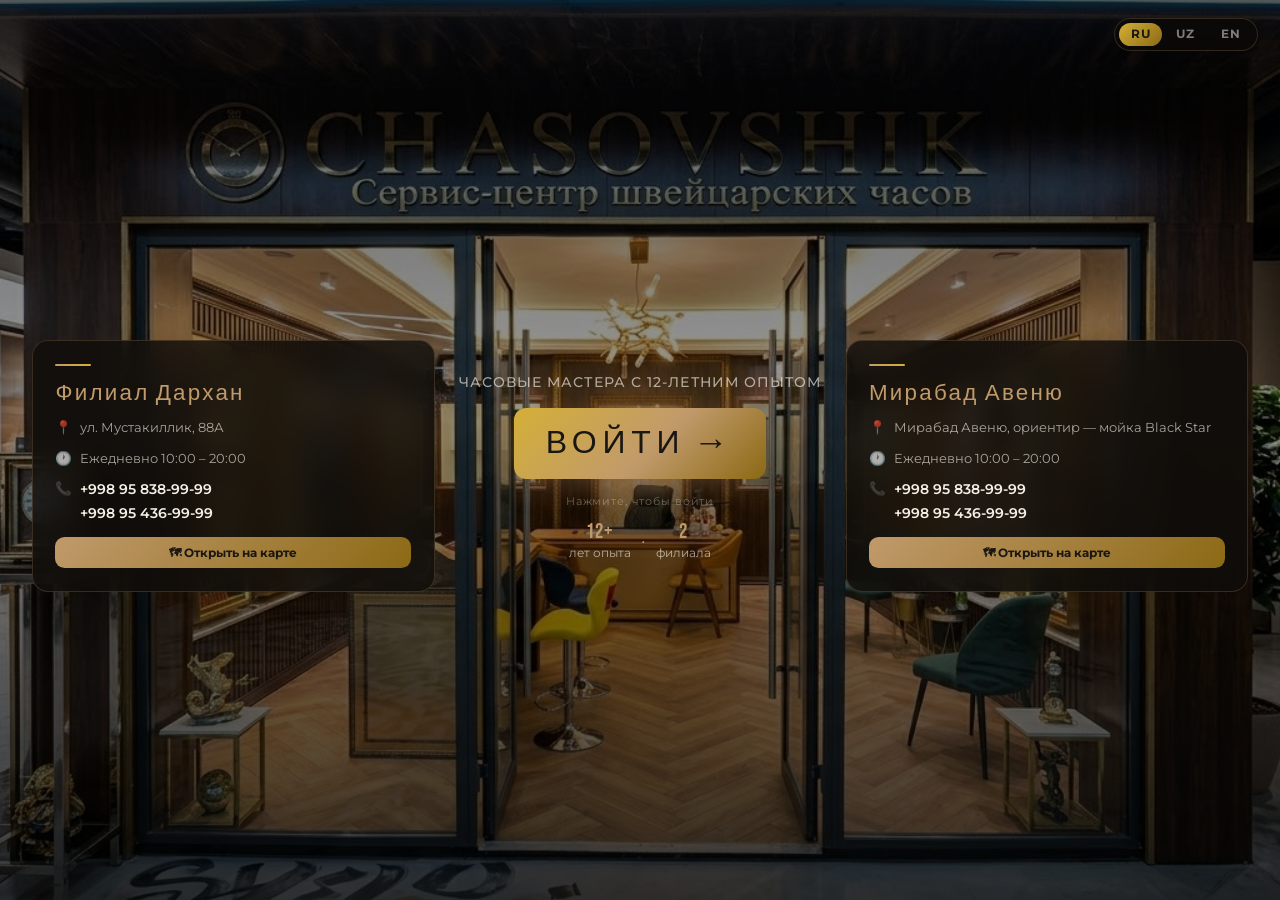
==== commit 869e2dff: "CHASOVSHIK.UZ v2 - complete website" ====
--- a/index.html
+++ b/index.html
@@ -1 +1,538 @@
-<!DOCTYPE html><html lang="ru"><head><meta charSet="utf-8"/><meta name="viewport" content="width=device-width, initial-scale=1"/><link rel="stylesheet" href="/chasovshik.uz/_next/static/css/e50f3d13995855be.css" data-precedence="next"/><link rel="preload" as="script" fetchPriority="low" href="/chasovshik.uz/_next/static/chunks/webpack-9d401d31d5ceb0e7.js"/><script src="/chasovshik.uz/_next/static/chunks/4bd1b696-4781a963ad327daa.js" async=""></script><script src="/chasovshik.uz/_next/static/chunks/684-6ef3f552a697127b.js" async=""></script><script src="/chasovshik.uz/_next/static/chunks/main-app-008e55a282762b39.js" async=""></script><script src="/chasovshik.uz/_next/static/chunks/app/page-7e841ef34b473fb2.js" async=""></script><title>CHASOVSHIK.UZ - Часовая мастерская</title><meta name="description" content="Профессиональный ремонт часов в Ташкенте"/><script src="/chasovshik.uz/_next/static/chunks/polyfills-42372ed130431b0a.js" noModule=""></script></head><body class="antialiased"><main class="relative min-h-screen w-full overflow-hidden bg-[#0a1628]"><header class="absolute top-6 right-6 z-20"><div class="flex gap-2"><button class="px-4 py-2 rounded-lg font-semibold transition-all bg-amber-600 text-white">РУС</button><button class="px-4 py-2 rounded-lg font-semibold transition-all bg-white/10 text-white hover:bg-white/20">O&#x27;ZB</button></div></header><div class="relative z-10 flex flex-col min-h-screen"><div class="flex-1 flex items-center justify-center px-4 py-20"><div class="flex flex-col md:flex-row gap-12 md:gap-24 items-center justify-center w-full max-w-5xl"><div class="bg-white/5 backdrop-blur-sm rounded-2xl p-8 text-center max-w-xs border border-white/10"><h3 class="text-xl font-bold text-amber-400 mb-3">Филиал Дархан</h3><p class="text-white text-lg mb-6">Мустакиллик 88D</p><a href="https://yandex.uz/maps/-/CDxZzF" target="_blank" rel="noopener noreferrer" class="inline-block px-5 py-2 bg-amber-600 hover:bg-amber-700 text-white font-semibold rounded-lg transition-all">📍 <!-- -->Открыть карту</a></div><div class="bg-white/5 backdrop-blur-sm rounded-2xl p-8 text-center max-w-xs border border-white/10"><h3 class="text-xl font-bold text-amber-400 mb-3">Филиал Мирабад</h3><p class="text-white text-lg mb-2">Мирабад Авеню 66</p><p class="text-gray-400 text-sm mb-4">Ориентир: Black Star мойка</p><a href="https://yandex.uz/maps/-/CDxZzH" target="_blank" rel="noopener noreferrer" class="inline-block px-5 py-2 bg-amber-600 hover:bg-amber-700 text-white font-semibold rounded-lg transition-all">📍 <!-- -->Открыть карту</a></div></div></div><div class="pb-12 flex justify-center"><button class="px-16 py-5 text-3xl font-bold text-white bg-amber-700 hover:bg-amber-800 rounded-xl shadow-2xl transition-all duration-300 hover:scale-105 border-2 border-amber-500/50">ВОЙТИ</button></div></div></main><script src="/chasovshik.uz/_next/static/chunks/webpack-9d401d31d5ceb0e7.js" async=""></script><script>(self.__next_f=self.__next_f||[]).push([0])</script><script>self.__next_f.push([1,"1:\"$Sreact.fragment\"\n2:I[7555,[],\"\"]\n3:I[1295,[],\"\"]\n4:I[894,[],\"ClientPageRoot\"]\n5:I[3792,[\"974\",\"static/chunks/app/page-7e841ef34b473fb2.js\"],\"default\"]\n8:I[9665,[],\"OutletBoundary\"]\nb:I[9665,[],\"ViewportBoundary\"]\nd:I[9665,[],\"MetadataBoundary\"]\nf:I[6614,[],\"\"]\n:HL[\"/chasovshik.uz/_next/static/css/e50f3d13995855be.css\",\"style\"]\n"])</script><script>self.__next_f.push([1,"0:{\"P\":null,\"b\":\"yKF-wgTYIk9vUEdYOea5O\",\"p\":\"/chasovshik.uz\",\"c\":[\"\",\"\"],\"i\":false,\"f\":[[[\"\",{\"children\":[\"__PAGE__\",{}]},\"$undefined\",\"$undefined\",true],[\"\",[\"$\",\"$1\",\"c\",{\"children\":[[[\"$\",\"link\",\"0\",{\"rel\":\"stylesheet\",\"href\":\"/chasovshik.uz/_next/static/css/e50f3d13995855be.css\",\"precedence\":\"next\",\"crossOrigin\":\"$undefined\",\"nonce\":\"$undefined\"}]],[\"$\",\"html\",null,{\"lang\":\"ru\",\"children\":[\"$\",\"body\",null,{\"className\":\"antialiased\",\"children\":[\"$\",\"$L2\",null,{\"parallelRouterKey\":\"children\",\"error\":\"$undefined\",\"errorStyles\":\"$undefined\",\"errorScripts\":\"$undefined\",\"template\":[\"$\",\"$L3\",null,{}],\"templateStyles\":\"$undefined\",\"templateScripts\":\"$undefined\",\"notFound\":[[[\"$\",\"title\",null,{\"children\":\"404: This page could not be found.\"}],[\"$\",\"div\",null,{\"style\":{\"fontFamily\":\"system-ui,\\\"Segoe UI\\\",Roboto,Helvetica,Arial,sans-serif,\\\"Apple Color Emoji\\\",\\\"Segoe UI Emoji\\\"\",\"height\":\"100vh\",\"textAlign\":\"center\",\"display\":\"flex\",\"flexDirection\":\"column\",\"alignItems\":\"center\",\"justifyContent\":\"center\"},\"children\":[\"$\",\"div\",null,{\"children\":[[\"$\",\"style\",null,{\"dangerouslySetInnerHTML\":{\"__html\":\"body{color:#000;background:#fff;margin:0}.next-error-h1{border-right:1px solid rgba(0,0,0,.3)}@media (prefers-color-scheme:dark){body{color:#fff;background:#000}.next-error-h1{border-right:1px solid rgba(255,255,255,.3)}}\"}}],[\"$\",\"h1\",null,{\"className\":\"next-error-h1\",\"style\":{\"display\":\"inline-block\",\"margin\":\"0 20px 0 0\",\"padding\":\"0 23px 0 0\",\"fontSize\":24,\"fontWeight\":500,\"verticalAlign\":\"top\",\"lineHeight\":\"49px\"},\"children\":404}],[\"$\",\"div\",null,{\"style\":{\"display\":\"inline-block\"},\"children\":[\"$\",\"h2\",null,{\"style\":{\"fontSize\":14,\"fontWeight\":400,\"lineHeight\":\"49px\",\"margin\":0},\"children\":\"This page could not be found.\"}]}]]}]}]],[]],\"forbidden\":\"$undefined\",\"unauthorized\":\"$undefined\"}]}]}]]}],{\"children\":[\"__PAGE__\",[\"$\",\"$1\",\"c\",{\"children\":[[\"$\",\"$L4\",null,{\"Component\":\"$5\",\"searchParams\":{},\"params\":{},\"promises\":[\"$@6\",\"$@7\"]}],\"$undefined\",null,[\"$\",\"$L8\",null,{\"children\":[\"$L9\",\"$La\",null]}]]}],{},null,false]},null,false],[\"$\",\"$1\",\"h\",{\"children\":[null,[\"$\",\"$1\",\"WM9u0-5ckEJ82j41pQx5l\",{\"children\":[[\"$\",\"$Lb\",null,{\"children\":\"$Lc\"}],null]}],[\"$\",\"$Ld\",null,{\"children\":\"$Le\"}]]}],false]],\"m\":\"$undefined\",\"G\":[\"$f\",\"$undefined\"],\"s\":false,\"S\":true}\n"])</script><script>self.__next_f.push([1,"6:{}\n7:{}\n"])</script><script>self.__next_f.push([1,"c:[[\"$\",\"meta\",\"0\",{\"charSet\":\"utf-8\"}],[\"$\",\"meta\",\"1\",{\"name\":\"viewport\",\"content\":\"width=device-width, initial-scale=1\"}]]\n9:null\n"])</script><script>self.__next_f.push([1,"a:null\ne:[[\"$\",\"title\",\"0\",{\"children\":\"CHASOVSHIK.UZ - Часовая мастерская\"}],[\"$\",\"meta\",\"1\",{\"name\":\"description\",\"content\":\"Профессиональный ремонт часов в Ташкенте\"}]]\n"])</script></body></html>+<!DOCTYPE html>
+<html lang="ru">
+<head>
+  <meta charset="UTF-8">
+  <meta name="viewport" content="width=device-width, initial-scale=1.0">
+  <title>CHASOVSHIK.UZ — Ремонт часов в Ташкенте | 12 лет опыта</title>
+  <meta name="description" content="Профессиональный ремонт и обслуживание часов в Ташкенте. 12 лет опыта. Замена батарейки, ремешка, стекла, полировка. 2 филиала: Дархан (Мустакиллик 88А) и Мирабад Авеню. Ежедневно 10:00–20:00.">
+  <meta name="keywords" content="ремонт часов Ташкент, часовщик Ташкент, замена батарейки часов, замена ремешка часов, часовая мастерская, chasovshik.uz, Tsar Bomba, часы купить Ташкент, полировка часов">
+  <meta name="author" content="CHASOVSHIK.UZ">
+  <meta name="robots" content="index, follow">
+  <link rel="canonical" href="https://chasovshik.uz/">
+
+  <!-- Open Graph (превью в WhatsApp, Telegram, соцсетях) -->
+  <meta property="og:type" content="website">
+  <meta property="og:url" content="https://chasovshik.uz/">
+  <meta property="og:title" content="CHASOVSHIK.UZ — Ремонт часов в Ташкенте">
+  <meta property="og:description" content="Профессиональный ремонт часов. 12 лет опыта. 2 филиала в Ташкенте. Ежедневно 10:00–20:00.">
+  <meta property="og:image" content="https://chasovshik.uz/images/entrance.jpg">
+  <meta property="og:locale" content="ru_RU">
+  <meta property="og:site_name" content="CHASOVSHIK.UZ">
+
+  <!-- Twitter Card -->
+  <meta name="twitter:card" content="summary_large_image">
+  <meta name="twitter:title" content="CHASOVSHIK.UZ — Ремонт часов в Ташкенте">
+  <meta name="twitter:description" content="Профессиональный ремонт часов. 12 лет опыта.">
+  <meta name="twitter:image" content="https://chasovshik.uz/images/entrance.jpg">
+
+  <!-- Schema.org LocalBusiness (для Google/Яндекс) -->
+  <script type="application/ld+json">
+  {
+    "@context": "https://schema.org",
+    "@type": "WatchRepairService",
+    "name": "CHASOVSHIK.UZ",
+    "url": "https://chasovshik.uz",
+    "logo": "https://chasovshik.uz/images/entrance.jpg",
+    "image": "https://chasovshik.uz/images/interior.jpg",
+    "description": "Профессиональный ремонт и обслуживание часов в Ташкенте. 12 лет опыта.",
+    "telephone": ["+998958389999", "+998954369999"],
+    "priceRange": "₽₽",
+    "openingHours": "Mo-Su 10:00-20:00",
+    "sameAs": [
+      "https://www.instagram.com/chasovshik.uz",
+      "https://t.me/chasovshikuz"
+    ],
+    "location": [
+      {
+        "@type": "Place",
+        "name": "Филиал Дархан",
+        "address": {
+          "@type": "PostalAddress",
+          "streetAddress": "ул. Мустакиллик, 88А",
+          "addressLocality": "Ташкент",
+          "addressCountry": "UZ"
+        }
+      },
+      {
+        "@type": "Place",
+        "name": "Мирабад Авеню",
+        "address": {
+          "@type": "PostalAddress",
+          "streetAddress": "Мирабад Авеню, ориентир мойка Black Star",
+          "addressLocality": "Ташкент",
+          "addressCountry": "UZ"
+        }
+      }
+    ]
+  }
+  </script>
+  <link rel="preconnect" href="https://fonts.googleapis.com">
+  <link rel="preconnect" href="https://fonts.gstatic.com" crossorigin>
+  <link href="https://fonts.googleapis.com/css2?family=Bebas+Neue&family=Montserrat:wght@300;400;500;600;700&display=swap" rel="stylesheet">
+  <link rel="stylesheet" href="style.css">
+</head>
+<body>
+
+<!-- ════ ГЛОБАЛЬНЫЙ ПЕРЕКЛЮЧАТЕЛЬ ЯЗЫКА ════ -->
+<div class="lang-switcher" id="lang-switcher">
+  <button class="lang-pill active" id="lp-ru" onclick="setLang('ru')">RU</button>
+  <button class="lang-pill" id="lp-uz" onclick="setLang('uz')">UZ</button>
+  <button class="lang-pill" id="lp-en" onclick="setLang('en')">EN</button>
+</div>
+
+<!-- ════════════════════════════════════════ -->
+<!--  ЭКРАН 1 — ВХОД                         -->
+<!-- ════════════════════════════════════════ -->
+<div id="s-entrance" class="screen active">
+  <div class="bg">
+    <img src="images/entrance.jpg" alt="Вход в мастерскую" onerror="this.style.display='none'">
+    <div class="overlay"></div>
+  </div>
+
+  <!-- 3 колонки: левый филиал | кнопка | правый филиал -->
+  <div class="entrance-main">
+
+    <!-- Левый филиал -->
+    <div class="branch-card">
+      <div class="branch-top-line"></div>
+      <div class="branch-name"
+        data-ru="Филиал Дархан"
+        data-uz="Darxon filiali"
+        data-en="Darkhan Branch">Филиал Дархан</div>
+      <div class="branch-row">
+        <span class="b-icon">📍</span>
+        <span data-ru="ул. Мустакиллик, 88А"
+              data-uz="Mustaqillik ko'ch., 88A"
+              data-en="Mustaqillik St., 88A">ул. Мустакиллик, 88А</span>
+      </div>
+      <div class="branch-row">
+        <span class="b-icon">🕐</span>
+        <span data-ru="Ежедневно 10:00 – 20:00"
+              data-uz="Har kuni 10:00 – 20:00"
+              data-en="Daily 10:00 – 20:00">Ежедневно 10:00 – 20:00</span>
+      </div>
+      <div class="branch-row">
+        <span class="b-icon">📞</span>
+        <div class="phones">
+          <a href="tel:+998958389999">+998 95 838-99-99</a>
+          <a href="tel:+998954369999">+998 95 436-99-99</a>
+        </div>
+      </div>
+      <a class="map-btn" href="https://yandex.uz/maps/10335/tashkent/search/Мустакиллик%2088А/" target="_blank">
+        <span data-ru="🗺 Открыть на карте"
+              data-uz="🗺 Xaritada ochish"
+              data-en="🗺 Open on map">🗺 Открыть на карте</span>
+      </a>
+    </div>
+
+    <!-- Центр: кнопка ВОЙТИ -->
+    <div class="entrance-center">
+      <div class="tagline"
+        data-ru="Часовые мастера с 12-летним опытом"
+        data-uz="12 yillik tajribali soat ustalari"
+        data-en="Watch Masters with 12 Years Experience">
+        Часовые мастера<br>с 12-летним опытом
+      </div>
+      <div class="enter-wrapper">
+        <div class="enter-pulse"></div>
+        <button class="enter-btn" onclick="goTo('s-interior')">
+          <span class="enter-txt"
+            data-ru="ВОЙТИ"
+            data-uz="KIRISH"
+            data-en="ENTER">ВОЙТИ</span>
+          <span class="enter-arrow">→</span>
+        </button>
+      </div>
+      <div class="enter-hint"
+        data-ru="Нажмите, чтобы войти"
+        data-uz="Kirish uchun bosing"
+        data-en="Click to enter">Нажмите, чтобы войти</div>
+      <div class="entrance-stats">
+        <span class="stat">
+          <span class="stat-num">12+</span>
+          <span data-ru="лет опыта" data-uz="yil tajriba" data-en="years of exp.">лет опыта</span>
+        </span>
+        <span class="stat-dot">·</span>
+        <span class="stat">
+          <span class="stat-num">2</span>
+          <span data-ru="филиала" data-uz="filial" data-en="branches">филиала</span>
+        </span>
+      </div>
+    </div>
+
+    <!-- Правый филиал -->
+    <div class="branch-card">
+      <div class="branch-top-line"></div>
+      <div class="branch-name"
+        data-ru="Мирабад Авеню"
+        data-uz="Mirabad Avenue"
+        data-en="Mirabad Avenue">Мирабад Авеню</div>
+      <div class="branch-row">
+        <span class="b-icon">📍</span>
+        <span data-ru="Мирабад Авеню, ориентир — мойка Black Star"
+              data-uz="Mirabad Avenue, mo'ljal — Black Star yuvish"
+              data-en="Mirabad Avenue, landmark — Black Star car wash">Мирабад Авеню,<br>ориентир — мойка Black Star</span>
+      </div>
+      <div class="branch-row">
+        <span class="b-icon">🕐</span>
+        <span data-ru="Ежедневно 10:00 – 20:00"
+              data-uz="Har kuni 10:00 – 20:00"
+              data-en="Daily 10:00 – 20:00">Ежедневно 10:00 – 20:00</span>
+      </div>
+      <div class="branch-row">
+        <span class="b-icon">📞</span>
+        <div class="phones">
+          <a href="tel:+998958389999">+998 95 838-99-99</a>
+          <a href="tel:+998954369999">+998 95 436-99-99</a>
+        </div>
+      </div>
+      <a class="map-btn" href="https://yandex.uz/maps/10335/tashkent/search/Мирабад%20Авеню/" target="_blank">
+        <span data-ru="🗺 Открыть на карте"
+              data-uz="🗺 Xaritada ochish"
+              data-en="🗺 Open on map">🗺 Открыть на карте</span>
+      </a>
+    </div>
+
+  </div>
+</div>
+
+
+<!-- ════════════════════════════════════════ -->
+<!--  ЭКРАН 2 — ИНТЕРЬЕР (игровой)           -->
+<!-- ════════════════════════════════════════ -->
+<div id="s-interior" class="screen">
+  <div class="bg">
+    <img src="images/interior.jpg" alt="Интерьер мастерской" onerror="this.style.display='none'">
+    <div class="overlay overlay--soft"></div>
+  </div>
+
+  <!-- Минимальная шапка — только кнопка выхода -->
+  <div class="int-top">
+    <button class="back-btn" onclick="goTo('s-entrance')">
+      ← <span data-ru="Выход" data-uz="Chiqish" data-en="Exit">Выход</span>
+    </button>
+    <div class="logo small-logo">CHASOVSHIK<span>.UZ</span></div>
+    <div style="width:60px"></div>
+  </div>
+
+  <!-- Игровые зоны -->
+  <div class="workshop">
+
+    <!-- Слева: Услуги -->
+    <div class="hotspot hs-left" onclick="goTo('s-services')">
+      <div class="hs-glow"></div>
+      <div class="hs-icon">⚙️</div>
+      <div class="hs-label" data-ru="УСЛУГИ" data-uz="XIZMATLAR" data-en="SERVICES">УСЛУГИ</div>
+      <div class="hs-sub" data-ru="Ремонт и обслуживание" data-uz="Ta'mirlash" data-en="Repair & maintenance">Ремонт и обслуживание</div>
+    </div>
+
+    <!-- Центр: только контакты -->
+    <div class="desk-area">
+      <div class="desk-label"
+        data-ru="Выберите раздел"
+        data-uz="Bo'limni tanlang"
+        data-en="Select section">Выберите раздел</div>
+      <div class="hotspot hs-contacts-big" onclick="goTo('s-contacts')">
+        <div class="hs-glow"></div>
+        <div class="hs-icon">📋</div>
+        <div class="hs-label" data-ru="КОНТАКТЫ" data-uz="KONTAKTLAR" data-en="CONTACTS">КОНТАКТЫ</div>
+        <div class="hs-sub" data-ru="Адреса и телефоны" data-uz="Manzil va telefonlar" data-en="Addresses & phones">Адреса и телефоны</div>
+      </div>
+    </div>
+
+    <!-- Справа: Каталог -->
+    <div class="hotspot hs-right" onclick="goTo('s-catalog')">
+      <div class="hs-glow"></div>
+      <div class="hs-icon">⌚</div>
+      <div class="hs-label" data-ru="КАТАЛОГ" data-uz="KATALOG" data-en="CATALOG">КАТАЛОГ</div>
+      <div class="hs-sub" data-ru="Часы на продажу" data-uz="Soatlar sotuvi" data-en="Watches for sale">Часы на продажу</div>
+    </div>
+
+  </div>
+</div>
+
+
+<!-- ════════════════════════════════════════ -->
+<!--  ЭКРАН 3 — УСЛУГИ                       -->
+<!-- ════════════════════════════════════════ -->
+<div id="s-services" class="screen">
+  <div class="bg">
+    <img src="images/services.jpg" alt="Услуги" onerror="this.src='images/interior.jpg'">
+    <div class="overlay"></div>
+  </div>
+
+  <div class="page-top">
+    <button class="back-btn" onclick="goTo('s-interior')">← <span data-ru="Назад" data-uz="Orqaga" data-en="Back">Назад</span></button>
+    <div class="page-title" data-ru="НАШИ УСЛУГИ" data-uz="BIZNING XIZMATLAR" data-en="OUR SERVICES">НАШИ УСЛУГИ</div>
+    <div style="width:60px"></div>
+  </div>
+
+  <div class="services-scroll">
+    <div class="services-grid">
+
+      <div class="svc-card">
+        <div class="svc-icon">🔋</div>
+        <div class="svc-body">
+          <div class="svc-name" data-ru="Замена батарейки" data-uz="Batareyka almashtirish" data-en="Battery Replacement">Замена батарейки</div>
+          <div class="svc-price" data-ru="от 100 000 сум" data-uz="100 000 so'mdan" data-en="from 100,000 sum">от 100 000 сум</div>
+          <div class="svc-desc"
+            data-ru="Швейцарские батарейки Renata. Гарантия 1 год, срок службы до 2,5 лет."
+            data-uz="Shveytsariya Renata batareykalari. 1 yil kafolat, 2,5 yilgacha."
+            data-en="Swiss Renata batteries. 1-year warranty, up to 2.5 years service life.">Швейцарские батарейки Renata. Гарантия 1 год, срок службы до 2,5 лет.</div>
+        </div>
+      </div>
+
+      <div class="svc-card">
+        <div class="svc-icon">⌚</div>
+        <div class="svc-body">
+          <div class="svc-name" data-ru="Замена ремешка" data-uz="Tasmani almashtirish" data-en="Strap Replacement">Замена ремешка</div>
+          <div class="svc-price" data-ru="от 250 000 сум" data-uz="250 000 so'mdan" data-en="from 250,000 sum">от 250 000 сум</div>
+          <div class="svc-desc"
+            data-ru="Бренды NAGATA (Испания) и DALFA (Италия). Размеры 8–30, широкий выбор цветов."
+            data-uz="NAGATA (Ispaniya) va DALFA (Italiya). 8–30 o'lcham."
+            data-en="NAGATA (Spain) & DALFA (Italy) brands. Sizes 8–30, wide color choice.">Бренды NAGATA (Испания) и DALFA (Италия). Размеры 8–30, широкий выбор цветов.</div>
+        </div>
+      </div>
+
+      <div class="svc-card">
+        <div class="svc-icon">🔧</div>
+        <div class="svc-body">
+          <div class="svc-name" data-ru="Ремонт часов" data-uz="Soat ta'mirlash" data-en="Watch Repair">Ремонт часов</div>
+          <div class="svc-price" data-ru="Цена индивидуальная" data-uz="Narx individual" data-en="Individual pricing">Цена индивидуальная</div>
+          <div class="svc-desc"
+            data-ru="7 дней — советские и китайские часы. 10 дней — швейцарские. Тщательная проверка качества."
+            data-uz="7 kun — sovet va xitoy soatlari. 10 kun — shveytsariya."
+            data-en="7 days — Soviet & Chinese watches. 10 days — Swiss. Thorough quality check.">7 дней — советские и китайские часы. 10 дней — швейцарские. Тщательная проверка качества.</div>
+        </div>
+      </div>
+
+      <div class="svc-card">
+        <div class="svc-icon">✨</div>
+        <div class="svc-body">
+          <div class="svc-name" data-ru="Полировка корпуса" data-uz="Korpusni sayqallash" data-en="Case Polishing">Полировка корпуса</div>
+          <div class="svc-price" data-ru="Цена после осмотра" data-uz="Narx ko'rikdan so'ng" data-en="Price after inspection">Цена после осмотра</div>
+          <div class="svc-desc"
+            data-ru="Матовая, глянцевая или комбинированная (2 цвета). Бережное отношение к каждому механизму."
+            data-uz="Matli, yaltiroq yoki kombinatsiyalangan (2 rang)."
+            data-en="Matte, glossy or combined (2 tones). Careful handling of every mechanism.">Матовая, глянцевая или комбинированная (2 цвета). Бережное отношение к каждому механизму.</div>
+        </div>
+      </div>
+
+      <div class="svc-card">
+        <div class="svc-icon">🔍</div>
+        <div class="svc-body">
+          <div class="svc-name" data-ru="Замена стекла" data-uz="Oyna almashtirish" data-en="Crystal Replacement">Замена стекла</div>
+          <div class="svc-price" data-ru="Цена индивидуальная" data-uz="Narx individual" data-en="Individual pricing">Цена индивидуальная</div>
+          <div class="svc-desc"
+            data-ru="Пластиковые, минеральные и сапфировые стёкла. Возможна индивидуальная выточка."
+            data-uz="Plastik, mineral va safir oynalar. Individual ishlash mumkin."
+            data-en="Plastic, mineral and sapphire crystals. Custom cutting available.">Пластиковые, минеральные и сапфировые стёкла. Возможна индивидуальная выточка.</div>
+        </div>
+      </div>
+
+      <div class="svc-card svc-cta">
+        <div class="svc-icon">💬</div>
+        <div class="svc-body">
+          <div class="svc-name" data-ru="Нужна консультация?" data-uz="Maslahat kerakmi?" data-en="Need a consultation?">Нужна консультация?</div>
+          <div class="svc-desc" data-ru="Напишите нам — ответим быстро!" data-uz="Yozing — tez javob beramiz!" data-en="Write to us — we'll respond fast!">Напишите нам — ответим быстро!</div>
+          <div class="svc-cta-btns">
+            <button class="mini-btn" onclick="openInsta()">📸 Instagram</button>
+            <button class="mini-btn" onclick="openTelegram()">✈️ Telegram</button>
+          </div>
+        </div>
+      </div>
+
+    </div>
+  </div>
+</div>
+
+
+<!-- ════════════════════════════════════════ -->
+<!--  ЭКРАН 4 — КОНТАКТЫ (визитка)           -->
+<!-- ════════════════════════════════════════ -->
+<div id="s-contacts" class="screen">
+  <div class="bg">
+    <img src="images/plastic_visitka.png" alt="CHASOVSHIK визитка" style="filter:brightness(0.95)">
+    <div class="overlay" style="background:linear-gradient(180deg,rgba(0,0,0,.45) 0%,rgba(0,0,0,.15) 50%,rgba(0,0,0,.55) 100%)"></div>
+  </div>
+
+  <button class="back-btn back-abs" onclick="goTo('s-interior')">← <span data-ru="Назад" data-uz="Orqaga" data-en="Back">Назад</span></button>
+
+  <div class="bizcard-wrap">
+    <div class="bizcard">
+
+      <div class="bc-logo">CHASOVSHIK<span>.UZ</span></div>
+      <div class="bc-tagline"
+        data-ru="Часовые мастера · Ташкент"
+        data-uz="Soat ustalari · Toshkent"
+        data-en="Watch Masters · Tashkent">Часовые мастера · Ташкент</div>
+      <div class="bc-line"></div>
+
+      <div class="bc-branches">
+        <div class="bc-branch">
+          <div class="bc-branch-title"
+            data-ru="📍 Филиал Дархан"
+            data-uz="📍 Darxon filiali"
+            data-en="📍 Darkhan Branch">📍 Филиал Дархан</div>
+          <div class="bc-addr"
+            data-ru="ул. Мустакиллик, 88А"
+            data-uz="Mustaqillik ko'ch., 88A"
+            data-en="Mustaqillik St., 88A">ул. Мустакиллик, 88А</div>
+          <a href="tel:+998958389999" class="bc-phone">+998 95 838-99-99</a>
+          <a href="tel:+998954369999" class="bc-phone">+998 95 436-99-99</a>
+          <a href="https://yandex.uz/maps/10335/tashkent/search/Мустакиллик%2088А/" target="_blank" class="bc-maplink">
+            🗺 <span data-ru="На карте" data-uz="Xaritada" data-en="On map">На карте</span>
+          </a>
+        </div>
+
+        <div class="bc-divider-v"></div>
+
+        <div class="bc-branch">
+          <div class="bc-branch-title"
+            data-ru="📍 Мирабад Авеню"
+            data-uz="📍 Mirabad Avenue"
+            data-en="📍 Mirabad Avenue">📍 Мирабад Авеню</div>
+          <div class="bc-addr"
+            data-ru="Ориентир — мойка Black Star"
+            data-uz="Mo'ljal — Black Star yuvish"
+            data-en="Landmark — Black Star car wash">Ориентир — мойка Black Star</div>
+          <a href="tel:+998958389999" class="bc-phone">+998 95 838-99-99</a>
+          <a href="tel:+998954369999" class="bc-phone">+998 95 436-99-99</a>
+          <a href="https://yandex.uz/maps/10335/tashkent/search/Мирабад%20Авеню/" target="_blank" class="bc-maplink">
+            🗺 <span data-ru="На карте" data-uz="Xaritada" data-en="On map">На карте</span>
+          </a>
+        </div>
+      </div>
+
+      <div class="bc-line"></div>
+
+      <div class="bc-hours">
+        🕐 <span
+          data-ru="Ежедневно, без выходных: 10:00 – 20:00"
+          data-uz="Har kuni, dam olish kunlarisiz: 10:00 – 20:00"
+          data-en="Daily, no days off: 10:00 – 20:00">Ежедневно, без выходных: 10:00 – 20:00</span>
+      </div>
+
+      <div class="bc-social">
+        <a href="https://www.instagram.com/chasovshik.uz" target="_blank" class="bc-social-btn">
+          <span>📸</span> @chasovshik.uz
+        </a>
+        <a href="https://t.me/chasovshikuz" target="_blank" class="bc-social-btn">
+          <span>✈️</span> Telegram
+        </a>
+      </div>
+
+      <div class="bc-years"
+        data-ru="12 лет профессиональной заботы о ваших часах"
+        data-uz="Soatlaringizga 12 yillik professional g'amxo'rlik"
+        data-en="12 years of professional care for your watches">
+        12 лет профессиональной заботы о ваших часах
+      </div>
+
+    </div>
+  </div>
+
+</div>
+
+
+<!-- ════════════════════════════════════════ -->
+<!--  ЭКРАН 5 — КАТАЛОГ ЧАСОВ                -->
+<!-- ════════════════════════════════════════ -->
+<div id="s-catalog" class="screen">
+  <div class="bg">
+    <img src="images/shop1.jpg" alt="Каталог" onerror="this.src='images/interior.jpg'">
+    <div class="overlay"></div>
+  </div>
+
+  <div class="page-top">
+    <button class="back-btn" onclick="goTo('s-interior')">← <span data-ru="Назад" data-uz="Orqaga" data-en="Back">Назад</span></button>
+    <div class="page-title" data-ru="КАТАЛОГ ЧАСОВ" data-uz="SOATLAR KATALOGI" data-en="WATCH CATALOG">КАТАЛОГ ЧАСОВ</div>
+    <div style="width:60px"></div>
+  </div>
+
+  <div class="catalog-note">
+    <span data-ru="Для уточнения наличия и стоимости — свяжитесь с нами"
+          data-uz="Mavjudlik va narx uchun biz bilan bog'laning"
+          data-en="For availability and pricing — contact us">
+      Для уточнения наличия и стоимости — свяжитесь с нами
+    </span>
+  </div>
+
+  <div class="catalog-scroll">
+    <div class="catalog-grid" id="catalog-grid">
+
+      <div class="watch-card">
+        <div class="watch-img-box"><img src="images/Tsar Bomba 1.jpg" alt="Tsar Bomba Elemental 1"></div>
+        <div class="watch-info">
+          <div class="watch-brand">Tsar Bomba</div>
+          <div class="watch-model">Elemental · Сталь / Голубой</div>
+          <div class="watch-status status-avail" data-ru="В наличии" data-uz="Mavjud" data-en="In stock">В наличии</div>
+        </div>
+      </div>
+
+      <div class="watch-card">
+        <div class="watch-img-box"><img src="images/Tsar Bomba 2.jpg" alt="Tsar Bomba Elemental 2"></div>
+        <div class="watch-info">
+          <div class="watch-brand">Tsar Bomba</div>
+          <div class="watch-model">Elemental · Rose Gold / Синий</div>
+          <div class="watch-status status-avail" data-ru="В наличии" data-uz="Mavjud" data-en="In stock">В наличии</div>
+        </div>
+      </div>
+
+      <div class="watch-card">
+        <div class="watch-img-box"><img src="images/Tsar Bomba 3.jpg" alt="Tsar Bomba Elemental 3"></div>
+        <div class="watch-info">
+          <div class="watch-brand">Tsar Bomba</div>
+          <div class="watch-model">Elemental · Edition 3</div>
+          <div class="watch-status status-avail" data-ru="В наличии" data-uz="Mavjud" data-en="In stock">В наличии</div>
+        </div>
+      </div>
+
+      <div class="watch-card">
+        <div class="watch-img-box"><img src="images/Tsar Bomba 4.jpg" alt="Tsar Bomba Elemental 4"></div>
+        <div class="watch-info">
+          <div class="watch-brand">Tsar Bomba</div>
+          <div class="watch-model">Elemental · Edition 4</div>
+          <div class="watch-status status-avail" data-ru="В наличии" data-uz="Mavjud" data-en="In stock">В наличии</div>
+        </div>
+      </div>
+
+      <div class="watch-card">
+        <div class="watch-img-box"><img src="images/Tsar Bomba 5.jpg" alt="Tsar Bomba Elemental 5"></div>
+        <div class="watch-info">
+          <div class="watch-brand">Tsar Bomba</div>
+          <div class="watch-model">Elemental · Edition 5</div>
+          <div class="watch-status status-avail" data-ru="В наличии" data-uz="Mavjud" data-en="In stock">В наличии</div>
+        </div>
+      </div>
+
+      <div class="watch-card">
+        <div class="watch-img-box"><img src="images/Tsar Bomba 6.jpg" alt="Tsar Bomba Elemental 6"></div>
+        <div class="watch-info">
+          <div class="watch-brand">Tsar Bomba</div>
+          <div class="watch-model">Elemental · Edition 6</div>
+          <div class="watch-status status-avail" data-ru="В наличии" data-uz="Mavjud" data-en="In stock">В наличии</div>
+        </div>
+      </div>
+
+      <div class="watch-card watch-cta" onclick="openTelegram()">
+        <div class="watch-cta-icon">💬</div>
+        <div class="watch-cta-text"
+          data-ru="Узнать цену или уточнить наличие"
+          data-uz="Narx yoki mavjudlikni aniqlash"
+          data-en="Ask for price or availability">
+          Узнать цену или уточнить наличие
+        </div>
+        <div style="display:flex;gap:.5rem;flex-wrap:wrap;justify-content:center;margin-top:.3rem">
+          <button class="mini-btn" onclick="event.stopPropagation();openInsta()">📸 Instagram</button>
+          <button class="mini-btn" onclick="event.stopPropagation();openTelegram()">✈️ Telegram</button>
+        </div>
+      </div>
+
+    </div>
+  </div>
+</div>
+
+<script src="script.js"></script>
+</body>
+</html>
--- a/style.css
+++ b/style.css
@@ -0,0 +1,522 @@
+/* ═══════════════════════════════════════════════════════
+   CHASOVSHIK.UZ — Stylesheet v2
+   ═══════════════════════════════════════════════════════ */
+
+*, *::before, *::after { margin: 0; padding: 0; box-sizing: border-box; }
+
+:root {
+  --gold:        #C19A6B;
+  --gold-bright: #D4AF37;
+  --gold-dark:   #8B6914;
+  --gold-dim:    rgba(193,154,107,0.25);
+  --dark:        #1A1612;
+  --dark2:       #0F0D0B;
+  --cream:       #F5F0E6;
+  --cream-dim:   rgba(245,240,230,0.65);
+  --glass:       rgba(15,13,11,0.80);
+  --border:      rgba(193,154,107,0.22);
+  --font-h:      'Bebas Neue', sans-serif;
+  --font-b:      'Montserrat', sans-serif;
+  --transition:  0.45s cubic-bezier(0.4,0,0.2,1);
+}
+
+html, body {
+  width: 100%; height: 100%;
+  overflow: hidden;
+  font-family: var(--font-b);
+  background: var(--dark2);
+  color: var(--cream);
+  -webkit-font-smoothing: antialiased;
+}
+
+a { color: inherit; text-decoration: none; }
+
+/* ═══ SCREEN SYSTEM ═══════════════════════════════════ */
+.screen {
+  position: fixed; inset: 0;
+  display: flex; flex-direction: column;
+  opacity: 0; pointer-events: none;
+  transition: opacity var(--transition);
+  z-index: 1;
+}
+.screen.active { opacity: 1; pointer-events: all; }
+
+/* ═══ BACKGROUND ══════════════════════════════════════ */
+.bg { position: absolute; inset: 0; z-index: 0; overflow: hidden; }
+.bg img { width: 100%; height: 100%; object-fit: cover; object-position: center; filter: brightness(0.85); }
+
+.overlay {
+  position: absolute; inset: 0;
+  background: linear-gradient(180deg,rgba(0,0,0,.60) 0%,rgba(0,0,0,.28) 45%,rgba(0,0,0,.72) 100%);
+}
+.overlay--soft {
+  background: linear-gradient(180deg,rgba(0,0,0,.50) 0%,rgba(0,0,0,.16) 50%,rgba(0,0,0,.80) 100%);
+}
+.overlay--deep { background: rgba(10,8,6,.55); }
+
+.bg-card { background: radial-gradient(ellipse 80% 80% at 50% 40%,#2D2416 0%,#0F0D0B 100%); }
+
+.card-bg-texture {
+  position: absolute; inset: 0;
+  background-image: repeating-linear-gradient(45deg,transparent,transparent 40px,rgba(193,154,107,.03) 40px,rgba(193,154,107,.03) 41px);
+}
+
+/* ═══ GLOBAL LANGUAGE SWITCHER (fixed top-right) ══════ */
+.lang-switcher {
+  position: fixed;
+  top: 1.1rem;
+  right: 1.4rem;
+  z-index: 999;
+  display: flex;
+  gap: 2px;
+  background: rgba(12,10,8,0.88);
+  border: 1px solid var(--border);
+  border-radius: 2rem;
+  padding: 4px;
+  backdrop-filter: blur(14px);
+}
+
+.lang-pill {
+  background: none;
+  border: none;
+  color: rgba(245,240,230,0.50);
+  padding: 0.28rem 0.75rem;
+  border-radius: 2rem;
+  font-family: var(--font-b);
+  font-size: 0.72rem;
+  font-weight: 700;
+  letter-spacing: 0.07em;
+  cursor: pointer;
+  transition: background 0.2s, color 0.2s;
+}
+.lang-pill:hover { color: var(--cream); }
+.lang-pill.active {
+  background: linear-gradient(135deg,var(--gold-bright),var(--gold-dark));
+  color: #1A1612;
+}
+
+/* ═══ SHARED COMPONENTS ═══════════════════════════════ */
+.logo {
+  font-family: var(--font-h);
+  font-size: clamp(1.6rem,4vw,2.6rem);
+  letter-spacing: .08em;
+  color: var(--cream);
+  line-height: 1;
+}
+.logo span { color: var(--gold); }
+.small-logo { font-size: clamp(1rem,2.2vw,1.5rem); }
+
+.back-btn {
+  background: none; border: none;
+  color: var(--gold); cursor: pointer;
+  font-family: var(--font-b);
+  font-size: 0.82rem; font-weight: 700;
+  letter-spacing: .06em;
+  display: flex; align-items: center; gap: .3rem;
+  padding: .35rem .55rem; border-radius: .5rem;
+  transition: color .2s, background .2s;
+}
+.back-btn:hover { color: var(--cream); background: rgba(193,154,107,.12); }
+
+.back-abs { position: absolute; top: 1.5rem; left: 1.5rem; z-index: 10; }
+
+.mini-btn {
+  background: linear-gradient(135deg,var(--gold-bright),var(--gold-dark));
+  color: #1A1612; border: none;
+  padding: .4rem 1rem; border-radius: 2rem;
+  font-family: var(--font-b);
+  font-size: .75rem; font-weight: 700;
+  letter-spacing: .04em; cursor: pointer;
+  transition: transform .2s, box-shadow .2s;
+}
+.mini-btn:hover { transform: scale(1.05); box-shadow: 0 4px 18px rgba(193,154,107,.45); }
+
+.page-top {
+  position: relative; z-index: 5;
+  display: flex; justify-content: space-between; align-items: center;
+  padding: 1rem 1.6rem;
+  background: rgba(12,10,8,.80);
+  backdrop-filter: blur(14px);
+  border-bottom: 1px solid var(--border);
+  flex-shrink: 0;
+}
+.page-title {
+  font-family: var(--font-h);
+  font-size: clamp(1.2rem,2.8vw,1.8rem);
+  letter-spacing: .16em; color: var(--gold);
+}
+
+/* ═══ SCREEN 1 — ENTRANCE ═════════════════════════════ */
+/* No header bar — photo fills from top */
+.entrance-main {
+  position: relative; z-index: 5;
+  flex: 1;
+  display: grid;
+  grid-template-columns: 1fr auto 1fr;
+  align-items: center;
+  gap: 1.5rem;
+  padding: 4rem 2rem 2rem; /* top padding for lang switcher */
+  overflow-y: auto;
+}
+
+.branch-card {
+  background: var(--glass);
+  backdrop-filter: blur(14px);
+  border: 1px solid var(--border);
+  border-radius: 1rem;
+  padding: 1.4rem;
+  display: flex; flex-direction: column; gap: .7rem;
+  transition: border-color .3s, box-shadow .3s;
+}
+.branch-card:hover {
+  border-color: rgba(193,154,107,.50);
+  box-shadow: 0 0 28px rgba(193,154,107,.08);
+}
+
+.branch-top-line {
+  width: 36px; height: 2px;
+  background: linear-gradient(to right,var(--gold),var(--gold-bright));
+  border-radius: 2px; margin-bottom: .2rem;
+}
+.branch-name {
+  font-family: var(--font-h);
+  font-size: clamp(1rem,2.2vw,1.4rem);
+  letter-spacing: .1em; color: var(--gold);
+}
+.branch-row {
+  display: flex; align-items: flex-start; gap: .5rem;
+  font-size: clamp(.72rem,1.3vw,.84rem);
+  color: var(--cream-dim); line-height: 1.45;
+}
+.b-icon { flex-shrink: 0; }
+.phones { display: flex; flex-direction: column; gap: .18rem; }
+.phones a { color: var(--cream); font-weight: 600; font-size: clamp(.75rem,1.3vw,.88rem); transition: color .2s; }
+.phones a:hover { color: var(--gold); }
+
+.map-btn {
+  display: inline-block;
+  background: linear-gradient(135deg,var(--gold),var(--gold-dark));
+  color: #1A1612; border: none;
+  padding: .5rem .9rem; border-radius: .6rem;
+  font-family: var(--font-b); font-size: .77rem; font-weight: 700;
+  cursor: pointer; text-align: center;
+  transition: opacity .2s, transform .2s;
+  margin-top: .2rem; width: 100%;
+}
+.map-btn:hover { opacity: .88; transform: translateY(-1px); }
+
+/* Center enter button */
+.entrance-center {
+  display: flex; flex-direction: column; align-items: center;
+  gap: .9rem; text-align: center; min-width: 190px;
+}
+.tagline {
+  font-family: var(--font-b);
+  font-size: clamp(.68rem,1.2vw,.85rem);
+  font-weight: 500; color: var(--cream-dim);
+  letter-spacing: .08em; text-transform: uppercase; line-height: 1.6;
+}
+.enter-wrapper {
+  position: relative;
+  display: flex; align-items: center; justify-content: center;
+}
+.enter-pulse {
+  position: absolute;
+  width: 160px; height: 160px; border-radius: 50%;
+  background: radial-gradient(circle,rgba(193,154,107,.18) 0%,transparent 70%);
+  animation: pulse 2.8s ease-in-out infinite;
+  pointer-events: none;
+}
+@keyframes pulse {
+  0%,100% { transform: scale(.9); opacity: .4; }
+  50%      { transform: scale(1.2); opacity: 1; }
+}
+.enter-btn {
+  position: relative; z-index: 2;
+  background: linear-gradient(135deg,var(--gold-bright) 0%,var(--gold) 55%,var(--gold-dark) 100%);
+  color: #1A1612; border: none;
+  padding: clamp(.7rem,1.5vw,1rem) clamp(1.2rem,2.5vw,2rem);
+  font-family: var(--font-h);
+  font-size: clamp(1.3rem,2.8vw,2rem);
+  letter-spacing: .18em; border-radius: .75rem;
+  cursor: pointer;
+  display: flex; align-items: center; gap: .5rem;
+  transition: transform .3s, box-shadow .3s;
+  box-shadow: 0 5px 30px rgba(193,154,107,.28);
+}
+.enter-btn:hover { transform: scale(1.06) translateY(-2px); box-shadow: 0 10px 40px rgba(193,154,107,.52); }
+.enter-arrow { font-size: 1.1em; line-height: 1; }
+.enter-hint {
+  font-size: .68rem;
+  color: rgba(245,240,230,.36);
+  letter-spacing: .08em;
+}
+.entrance-stats {
+  display: flex; align-items: center; gap: .65rem;
+  font-size: .75rem; color: var(--cream-dim);
+}
+.stat { display: flex; flex-direction: column; align-items: center; gap: .1rem; }
+.stat-num { font-family: var(--font-h); font-size: 1.3rem; color: var(--gold); letter-spacing: .05em; line-height: 1; }
+.stat-dot { color: var(--gold); font-size: 1.1rem; }
+
+/* ═══ SCREEN 2 — INTERIOR ═════════════════════════════ */
+.int-top {
+  position: relative; z-index: 5;
+  display: flex; justify-content: space-between; align-items: center;
+  padding: .9rem 1.6rem;
+  background: rgba(10,8,6,.70);
+  backdrop-filter: blur(14px);
+  border-bottom: 1px solid var(--border);
+  flex-shrink: 0;
+}
+
+.workshop {
+  position: relative; z-index: 5;
+  flex: 1;
+  display: flex;
+  align-items: center;
+  justify-content: space-between;
+  padding: 1rem 2.5rem 1rem;
+  gap: 1.2rem;
+}
+
+/* Hotspot — SMALLER than before */
+.hotspot {
+  position: relative;
+  display: flex; flex-direction: column;
+  align-items: center; justify-content: center;
+  gap: .35rem;
+  cursor: pointer;
+  padding: 1rem 1.4rem;
+  background: var(--glass);
+  backdrop-filter: blur(14px);
+  border: 1px solid var(--border);
+  border-radius: 1rem;
+  transition: border-color .3s, background .3s, transform .28s, box-shadow .28s;
+  min-width: 100px; text-align: center;
+}
+.hotspot:hover {
+  border-color: var(--gold);
+  background: rgba(193,154,107,.14);
+  transform: translateY(-5px);
+  box-shadow: 0 10px 28px rgba(193,154,107,.22);
+}
+.hs-glow {
+  position: absolute; inset: -6px; border-radius: inherit;
+  background: radial-gradient(ellipse,rgba(193,154,107,.12) 0%,transparent 70%);
+  opacity: 0; transition: opacity .3s; pointer-events: none;
+}
+.hotspot:hover .hs-glow { opacity: 1; }
+
+.hs-icon    { font-size: clamp(1.4rem,2.5vw,2rem); }
+.hs-icon-sm { font-size: clamp(1.1rem,2vw,1.5rem); }
+
+.hs-label {
+  font-family: var(--font-h);
+  font-size: clamp(.8rem,1.6vw,1rem);
+  letter-spacing: .14em; color: var(--gold); line-height: 1.1;
+}
+.hs-label-sm {
+  font-size: clamp(.7rem,1.3vw,.88rem);
+  letter-spacing: .1em;
+}
+.hs-sub {
+  font-size: clamp(.6rem,1.1vw,.73rem);
+  color: var(--cream-dim); letter-spacing: .04em; white-space: nowrap;
+}
+
+.hs-left, .hs-right { min-width: 115px; padding: 1.1rem 1.5rem; }
+
+/* Center CONTACTS big button — positioned above center to match desk in photo */
+.desk-area {
+  display: flex; flex-direction: column;
+  align-items: center; gap: .5rem; flex: 0 0 auto;
+  transform: translateY(-3.5rem);
+}
+.desk-label {
+  font-size: .68rem; font-weight: 600;
+  color: rgba(245,240,230,.35);
+  letter-spacing: .12em; text-transform: uppercase;
+}
+.hs-contacts-big {
+  padding: 1.1rem 1.8rem;
+  border-color: rgba(193,154,107,.35);
+}
+
+/* ═══ SCREEN 3 — SERVICES ═════════════════════════════ */
+.services-scroll {
+  position: relative; z-index: 5;
+  flex: 1; overflow-y: auto; padding: 1.2rem;
+}
+.services-scroll::-webkit-scrollbar { width: 4px; }
+.services-scroll::-webkit-scrollbar-thumb { background: var(--gold-dark); border-radius: 3px; }
+
+.services-grid {
+  display: grid;
+  grid-template-columns: repeat(auto-fill,minmax(280px,1fr));
+  gap: .9rem; max-width: 1080px; margin: 0 auto;
+}
+.svc-card {
+  background: var(--glass);
+  backdrop-filter: blur(14px);
+  border: 1px solid var(--border); border-radius: 1rem;
+  padding: 1.2rem 1.4rem;
+  display: flex; gap: .9rem; align-items: flex-start;
+  transition: border-color .3s, transform .25s;
+}
+.svc-card:hover { border-color: rgba(193,154,107,.48); transform: translateY(-2px); }
+.svc-icon { font-size: 1.8rem; flex-shrink: 0; }
+.svc-name { font-weight: 700; font-size: .9rem; color: var(--cream); margin-bottom: .18rem; }
+.svc-price { font-family: var(--font-h); font-size: 1.05rem; letter-spacing: .05em; color: var(--gold-bright); margin-bottom: .28rem; }
+.svc-desc { font-size: .74rem; color: var(--cream-dim); line-height: 1.55; }
+.svc-cta { border-color: rgba(193,154,107,.30); }
+.svc-cta-btns { display: flex; gap: .45rem; flex-wrap: wrap; margin-top: .6rem; }
+
+/* ═══ SCREEN 4 — CONTACTS ═════════════════════════════ */
+
+/* Текст поверх кремовой пластиковой карточки */
+.visitka-text-overlay {
+  position: absolute;
+  left: 64%; top: 50%;
+  width: 28%; max-width: 340px;
+  transform: rotate(10deg);
+  transform-origin: top left;
+  color: #2c1a0e;
+  font-family: var(--font-b);
+  z-index: 10; pointer-events: all;
+}
+.vto-logo {
+  font-family: var(--font-h);
+  font-size: clamp(.9rem,2.2vw,1.4rem);
+  letter-spacing: .15em; color: #2c1a0e; line-height: 1.1;
+}
+.vto-logo span { color: #8B5E00; }
+.vto-tagline {
+  font-size: clamp(.45rem,1vw,.65rem);
+  letter-spacing: .08em; text-transform: uppercase;
+  opacity: .7; margin-bottom: .4rem;
+}
+.vto-phones { display: flex; flex-direction: column; gap: .08rem; margin-bottom: .28rem; }
+.vto-phones a { font-size: clamp(.5rem,1.1vw,.7rem); font-weight: 700; color: #2c1a0e; }
+.vto-hours { font-size: clamp(.45rem,1vw,.62rem); opacity: .7; margin-bottom: .2rem; }
+.vto-social { display: flex; flex-direction: column; gap: .05rem; }
+.vto-social a { font-size: clamp(.42rem,.95vw,.58rem); color: #5a3e28; font-weight: 600; }
+
+.bizcard-wrap {
+  position: relative; z-index: 5; flex: 1;
+  display: flex; align-items: center; justify-content: center;
+  padding: 4rem 2rem 2rem;
+}
+.bizcard {
+  background: rgba(20,16,10,.88);
+  backdrop-filter: blur(20px);
+  border: 1px solid rgba(193,154,107,.35);
+  border-radius: 1.4rem;
+  padding: clamp(1.4rem,3.5vw,2.5rem) clamp(1.4rem,4.5vw,3rem);
+  width: 100%; max-width: 700px;
+  display: flex; flex-direction: column; align-items: center;
+  gap: .9rem; text-align: center;
+  box-shadow: 0 0 60px rgba(193,154,107,.08),0 30px 80px rgba(0,0,0,.5);
+}
+.bc-logo { font-family: var(--font-h); font-size: clamp(2rem,5.5vw,4rem); letter-spacing: .1em; color: var(--cream); line-height: 1; }
+.bc-logo span { color: var(--gold); }
+.bc-tagline { font-size: clamp(.68rem,1.3vw,.85rem); color: var(--cream-dim); letter-spacing: .22em; text-transform: uppercase; }
+.bc-line { width: 100%; height: 1px; background: linear-gradient(to right,transparent,var(--gold),transparent); }
+.bc-branches { display: flex; gap: 2rem; align-items: flex-start; justify-content: center; flex-wrap: wrap; width: 100%; }
+.bc-branch { display: flex; flex-direction: column; gap: .32rem; align-items: flex-start; text-align: left; flex: 1; min-width: 190px; }
+.bc-branch-title { font-family: var(--font-h); font-size: .95rem; letter-spacing: .1em; color: var(--gold); }
+.bc-addr { font-size: .8rem; color: var(--cream-dim); line-height: 1.4; }
+.bc-phone { font-size: .88rem; font-weight: 600; color: var(--cream); transition: color .2s; }
+.bc-phone:hover { color: var(--gold); }
+.bc-maplink { font-size: .76rem; color: var(--gold); transition: opacity .2s; margin-top: .18rem; }
+.bc-maplink:hover { opacity: .75; }
+.bc-divider-v { width: 1px; align-self: stretch; min-height: 70px; background: linear-gradient(to bottom,transparent,var(--gold-dim),transparent); }
+.bc-hours { font-size: .83rem; color: var(--cream-dim); display: flex; align-items: center; gap: .48rem; }
+.bc-social { display: flex; gap: .9rem; flex-wrap: wrap; justify-content: center; }
+.bc-social-btn {
+  display: flex; align-items: center; gap: .48rem;
+  background: rgba(193,154,107,.12); border: 1px solid var(--border);
+  color: var(--cream); padding: .5rem 1.3rem; border-radius: 2rem;
+  font-size: .83rem; font-weight: 500;
+  transition: border-color .2s, background .2s, transform .2s;
+}
+.bc-social-btn:hover { border-color: var(--gold); background: rgba(193,154,107,.22); transform: translateY(-2px); }
+.bc-years { font-size: .7rem; color: rgba(245,240,230,.30); letter-spacing: .1em; text-transform: uppercase; font-style: italic; }
+
+/* ═══ SCREEN 5 — CATALOG ══════════════════════════════ */
+.catalog-note {
+  position: relative; z-index: 5;
+  text-align: center; font-size: .78rem; font-weight: 500;
+  color: var(--cream-dim); padding: .55rem 2rem;
+  background: rgba(193,154,107,.08);
+  border-bottom: 1px solid var(--border);
+  letter-spacing: .04em; flex-shrink: 0;
+}
+.catalog-scroll {
+  position: relative; z-index: 5; flex: 1; overflow-y: auto; padding: 1.2rem;
+}
+.catalog-scroll::-webkit-scrollbar { width: 4px; }
+.catalog-scroll::-webkit-scrollbar-thumb { background: var(--gold-dark); border-radius: 3px; }
+.catalog-grid {
+  display: grid;
+  grid-template-columns: repeat(auto-fill,minmax(190px,1fr));
+  gap: .9rem; max-width: 1080px; margin: 0 auto;
+}
+.watch-card {
+  background: var(--glass); backdrop-filter: blur(14px);
+  border: 1px solid var(--border); border-radius: 1rem; overflow: hidden;
+  transition: border-color .3s, transform .3s, box-shadow .3s;
+}
+.watch-card:hover { border-color: rgba(193,154,107,.50); transform: translateY(-5px); box-shadow: 0 12px 36px rgba(0,0,0,.40); }
+.watch-img-box {
+  width: 100%; aspect-ratio: 1/1;
+  background: rgba(35,28,20,.55);
+  display: flex; align-items: center; justify-content: center;
+  padding: .9rem; overflow: hidden;
+}
+.watch-img-box img { max-width: 100%; max-height: 100%; object-fit: contain; transition: transform .4s; }
+.watch-card:hover .watch-img-box img { transform: scale(1.06); }
+.watch-info { padding: .65rem .9rem .85rem; }
+.watch-brand { font-size: .65rem; font-weight: 700; color: var(--gold); letter-spacing: .12em; text-transform: uppercase; }
+.watch-model { font-size: .85rem; font-weight: 600; color: var(--cream); margin: .12rem 0; }
+.watch-status { font-size: .7rem; font-weight: 600; letter-spacing: .06em; }
+.status-avail { color: #7EC880; }
+.watch-cta {
+  display: flex; flex-direction: column; align-items: center; justify-content: center;
+  padding: 1.8rem 1rem; gap: .65rem;
+  border-color: rgba(193,154,107,.30); cursor: pointer; text-align: center;
+}
+.watch-cta:hover { border-color: var(--gold); }
+.watch-cta-icon { font-size: 2.2rem; }
+.watch-cta-text { font-size: .78rem; color: var(--cream-dim); line-height: 1.5; }
+
+/* ═══ RESPONSIVE ══════════════════════════════════════ */
+@media (max-width: 900px) {
+  .entrance-main {
+    grid-template-columns: 1fr;
+    grid-template-rows: auto auto auto;
+    justify-items: center; padding: 3.5rem 1rem 1.2rem; gap: .9rem;
+  }
+  .entrance-center { order: -1; }
+  .branch-card { width: 100%; max-width: 390px; }
+
+  .workshop { flex-direction: column; align-items: stretch; padding: 1.2rem 1.2rem 2rem; gap: .7rem; }
+  .hs-left, .hs-right { flex-direction: row; min-width: unset; justify-content: center; gap: .7rem; }
+  .desk-area { width: 100%; }
+  .hs-contacts-big { width: 100%; }
+
+  .catalog-grid { grid-template-columns: repeat(2,1fr); gap: .7rem; }
+  .bc-branches { flex-direction: column; align-items: center; }
+  .bc-branch { align-items: center; text-align: center; }
+  .bc-divider-v { display: none; }
+}
+
+@media (max-width: 540px) {
+  .services-scroll, .catalog-scroll { padding: .8rem; }
+  .services-grid, .catalog-grid { gap: .6rem; }
+  .workshop { padding: .9rem .9rem 1.6rem; }
+  .bizcard { padding: 1.3rem 1rem; }
+  .bc-logo { font-size: 1.8rem; }
+  .bizcard-wrap { padding: 3.2rem 1rem .9rem; }
+  .lang-switcher { top: .8rem; right: .9rem; }
+}
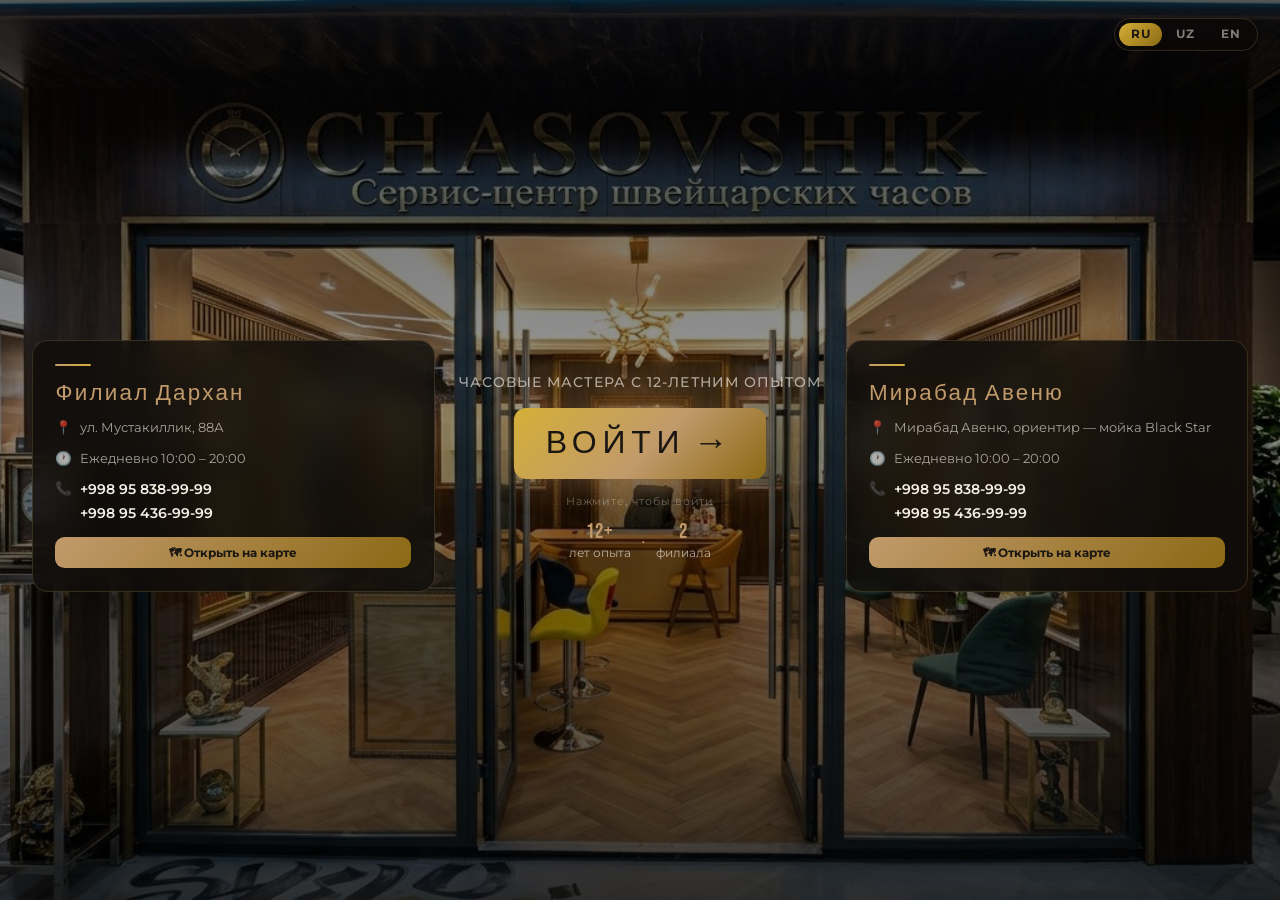
==== commit e95c9b4f: "Update images (no watermark) + watch modal with specs + catalog translations RU/UZ/EN" ====
--- a/index.html
+++ b/index.html
@@ -461,60 +461,127 @@
   <div class="catalog-scroll">
     <div class="catalog-grid" id="catalog-grid">
 
-      <div class="watch-card">
+      <!-- Карточка 1 -->
+      <div class="watch-card watch-clickable" onclick="openWatch(0)">
         <div class="watch-img-box"><img src="images/Tsar Bomba 1.jpg" alt="Tsar Bomba Elemental 1"></div>
         <div class="watch-info">
-          <div class="watch-brand">Tsar Bomba</div>
-          <div class="watch-model">Elemental · Сталь / Голубой</div>
-          <div class="watch-status status-avail" data-ru="В наличии" data-uz="Mavjud" data-en="In stock">В наличии</div>
-        </div>
-      </div>
-
-      <div class="watch-card">
+          <div class="watch-brand"
+            data-ru="Tsar Bomba"
+            data-uz="Tsar Bomba"
+            data-en="Tsar Bomba">Tsar Bomba</div>
+          <div class="watch-model"
+            data-ru="Elemental · Сталь / Голубой"
+            data-uz="Elemental · Po'lat / Ko'k"
+            data-en="Elemental · Steel / Blue">Elemental · Сталь / Голубой</div>
+          <div class="watch-status status-avail"
+            data-ru="В наличии"
+            data-uz="Mavjud"
+            data-en="In stock">В наличии</div>
+        </div>
+        <div class="watch-zoom-hint">🔍</div>
+      </div>
+
+      <!-- Карточка 2 -->
+      <div class="watch-card watch-clickable" onclick="openWatch(1)">
         <div class="watch-img-box"><img src="images/Tsar Bomba 2.jpg" alt="Tsar Bomba Elemental 2"></div>
         <div class="watch-info">
-          <div class="watch-brand">Tsar Bomba</div>
-          <div class="watch-model">Elemental · Rose Gold / Синий</div>
-          <div class="watch-status status-avail" data-ru="В наличии" data-uz="Mavjud" data-en="In stock">В наличии</div>
-        </div>
-      </div>
-
-      <div class="watch-card">
+          <div class="watch-brand"
+            data-ru="Tsar Bomba"
+            data-uz="Tsar Bomba"
+            data-en="Tsar Bomba">Tsar Bomba</div>
+          <div class="watch-model"
+            data-ru="Elemental · Rose Gold / Синий"
+            data-uz="Elemental · Rose Gold / Ko'k"
+            data-en="Elemental · Rose Gold / Blue">Elemental · Rose Gold / Синий</div>
+          <div class="watch-status status-avail"
+            data-ru="В наличии"
+            data-uz="Mavjud"
+            data-en="In stock">В наличии</div>
+        </div>
+        <div class="watch-zoom-hint">🔍</div>
+      </div>
+
+      <!-- Карточка 3 -->
+      <div class="watch-card watch-clickable" onclick="openWatch(2)">
         <div class="watch-img-box"><img src="images/Tsar Bomba 3.jpg" alt="Tsar Bomba Elemental 3"></div>
         <div class="watch-info">
-          <div class="watch-brand">Tsar Bomba</div>
-          <div class="watch-model">Elemental · Edition 3</div>
-          <div class="watch-status status-avail" data-ru="В наличии" data-uz="Mavjud" data-en="In stock">В наличии</div>
-        </div>
-      </div>
-
-      <div class="watch-card">
+          <div class="watch-brand"
+            data-ru="Tsar Bomba"
+            data-uz="Tsar Bomba"
+            data-en="Tsar Bomba">Tsar Bomba</div>
+          <div class="watch-model"
+            data-ru="Elemental · Чёрный / Золото"
+            data-uz="Elemental · Qora / Oltin"
+            data-en="Elemental · Black / Gold">Elemental · Чёрный / Золото</div>
+          <div class="watch-status status-avail"
+            data-ru="В наличии"
+            data-uz="Mavjud"
+            data-en="In stock">В наличии</div>
+        </div>
+        <div class="watch-zoom-hint">🔍</div>
+      </div>
+
+      <!-- Карточка 4 -->
+      <div class="watch-card watch-clickable" onclick="openWatch(3)">
         <div class="watch-img-box"><img src="images/Tsar Bomba 4.jpg" alt="Tsar Bomba Elemental 4"></div>
         <div class="watch-info">
-          <div class="watch-brand">Tsar Bomba</div>
-          <div class="watch-model">Elemental · Edition 4</div>
-          <div class="watch-status status-avail" data-ru="В наличии" data-uz="Mavjud" data-en="In stock">В наличии</div>
-        </div>
-      </div>
-
-      <div class="watch-card">
+          <div class="watch-brand"
+            data-ru="Tsar Bomba"
+            data-uz="Tsar Bomba"
+            data-en="Tsar Bomba">Tsar Bomba</div>
+          <div class="watch-model"
+            data-ru="Elemental · Красный / Серебро"
+            data-uz="Elemental · Qizil / Kumush"
+            data-en="Elemental · Red / Silver">Elemental · Красный / Серебро</div>
+          <div class="watch-status status-avail"
+            data-ru="В наличии"
+            data-uz="Mavjud"
+            data-en="In stock">В наличии</div>
+        </div>
+        <div class="watch-zoom-hint">🔍</div>
+      </div>
+
+      <!-- Карточка 5 -->
+      <div class="watch-card watch-clickable" onclick="openWatch(4)">
         <div class="watch-img-box"><img src="images/Tsar Bomba 5.jpg" alt="Tsar Bomba Elemental 5"></div>
         <div class="watch-info">
-          <div class="watch-brand">Tsar Bomba</div>
-          <div class="watch-model">Elemental · Edition 5</div>
-          <div class="watch-status status-avail" data-ru="В наличии" data-uz="Mavjud" data-en="In stock">В наличии</div>
-        </div>
-      </div>
-
-      <div class="watch-card">
+          <div class="watch-brand"
+            data-ru="Tsar Bomba"
+            data-uz="Tsar Bomba"
+            data-en="Tsar Bomba">Tsar Bomba</div>
+          <div class="watch-model"
+            data-ru="Elemental · Золото / Коричневый"
+            data-uz="Elemental · Oltin / Jigarrang"
+            data-en="Elemental · Gold / Brown">Elemental · Золото / Коричневый</div>
+          <div class="watch-status status-avail"
+            data-ru="В наличии"
+            data-uz="Mavjud"
+            data-en="In stock">В наличии</div>
+        </div>
+        <div class="watch-zoom-hint">🔍</div>
+      </div>
+
+      <!-- Карточка 6 -->
+      <div class="watch-card watch-clickable" onclick="openWatch(5)">
         <div class="watch-img-box"><img src="images/Tsar Bomba 6.jpg" alt="Tsar Bomba Elemental 6"></div>
         <div class="watch-info">
-          <div class="watch-brand">Tsar Bomba</div>
-          <div class="watch-model">Elemental · Edition 6</div>
-          <div class="watch-status status-avail" data-ru="В наличии" data-uz="Mavjud" data-en="In stock">В наличии</div>
-        </div>
-      </div>
-
+          <div class="watch-brand"
+            data-ru="Tsar Bomba"
+            data-uz="Tsar Bomba"
+            data-en="Tsar Bomba">Tsar Bomba</div>
+          <div class="watch-model"
+            data-ru="Elemental · Сталь / Белый"
+            data-uz="Elemental · Po'lat / Oq"
+            data-en="Elemental · Steel / White">Elemental · Сталь / Белый</div>
+          <div class="watch-status status-avail"
+            data-ru="В наличии"
+            data-uz="Mavjud"
+            data-en="In stock">В наличии</div>
+        </div>
+        <div class="watch-zoom-hint">🔍</div>
+      </div>
+
+      <!-- CTA карточка -->
       <div class="watch-card watch-cta" onclick="openTelegram()">
         <div class="watch-cta-icon">💬</div>
         <div class="watch-cta-text"
@@ -533,6 +600,35 @@
   </div>
 </div>
 
+<!-- ════════════════════════════════════════ -->
+<!--  МОДАЛЬНОЕ ОКНО — просмотр часов        -->
+<!-- ════════════════════════════════════════ -->
+<div id="watch-modal" class="watch-modal" onclick="closeWatch(event)">
+  <div class="wm-box">
+    <button class="wm-close" onclick="closeWatch(null)" aria-label="Закрыть">✕</button>
+    <div class="wm-img-wrap">
+      <img id="wm-img" src="" alt="">
+    </div>
+    <div class="wm-info">
+      <div class="wm-brand" id="wm-brand"></div>
+      <div class="wm-ref" id="wm-ref"></div>
+      <div class="wm-model" id="wm-model"></div>
+      <div class="wm-status">
+        <span class="status-dot"></span>
+        <span id="wm-status-text" data-ru="В наличии" data-uz="Mavjud" data-en="In stock">В наличии</span>
+      </div>
+      <div class="wm-divider"></div>
+      <ul class="wm-specs" id="wm-specs"></ul>
+      <div class="wm-divider"></div>
+      <div class="wm-ask" data-ru="Узнать цену или заказать:" data-uz="Narx yoki buyurtma:" data-en="Ask price or order:">Узнать цену или заказать:</div>
+      <div class="wm-btns">
+        <button class="wm-btn wm-btn-tg" onclick="openTelegram()">✈️ Telegram</button>
+        <button class="wm-btn wm-btn-ig" onclick="openInsta()">📸 Instagram</button>
+      </div>
+    </div>
+  </div>
+</div>
+
 <script src="script.js"></script>
 </body>
 </html>
--- a/style.css
+++ b/style.css
@@ -491,6 +491,218 @@
 .watch-cta-text { font-size: .78rem; color: var(--cream-dim); line-height: 1.5; }
 
 /* ═══ RESPONSIVE ══════════════════════════════════════ */
+/* ═══ WATCH CARD — CLICKABLE & ZOOM HINT ═════════════ */
+.watch-clickable { cursor: pointer; position: relative; }
+.watch-zoom-hint {
+  position: absolute;
+  top: .55rem; right: .55rem;
+  font-size: 1rem;
+  background: rgba(0,0,0,.55);
+  backdrop-filter: blur(6px);
+  border-radius: 50%;
+  width: 2rem; height: 2rem;
+  display: flex; align-items: center; justify-content: center;
+  opacity: 0;
+  transition: opacity .25s;
+  pointer-events: none;
+}
+.watch-clickable:hover .watch-zoom-hint { opacity: 1; }
+
+/* ═══ MODAL — WATCH LIGHTBOX ══════════════════════════ */
+.watch-modal {
+  position: fixed; inset: 0;
+  z-index: 9999;
+  background: rgba(0,0,0,.82);
+  backdrop-filter: blur(8px);
+  display: flex; align-items: center; justify-content: center;
+  padding: 1rem;
+  opacity: 0;
+  pointer-events: none;
+  transition: opacity .32s ease;
+}
+.watch-modal.open {
+  opacity: 1;
+  pointer-events: all;
+}
+
+.wm-box {
+  position: relative;
+  background: linear-gradient(145deg,#1e1810,#12100d);
+  border: 1px solid rgba(193,154,107,.40);
+  border-radius: 1.4rem;
+  box-shadow: 0 0 80px rgba(193,154,107,.12), 0 40px 100px rgba(0,0,0,.7);
+  display: flex;
+  flex-direction: row;
+  gap: 0;
+  overflow: hidden;
+  max-width: 860px;
+  width: 100%;
+  max-height: 90vh;
+  transform: scale(.93) translateY(16px);
+  transition: transform .35s cubic-bezier(0.34,1.56,0.64,1);
+}
+.watch-modal.open .wm-box {
+  transform: scale(1) translateY(0);
+}
+
+.wm-close {
+  position: absolute; top: 1rem; right: 1rem; z-index: 10;
+  background: rgba(193,154,107,.15);
+  border: 1px solid rgba(193,154,107,.30);
+  color: var(--gold);
+  width: 2.2rem; height: 2.2rem;
+  border-radius: 50%;
+  font-size: 1rem; cursor: pointer;
+  display: flex; align-items: center; justify-content: center;
+  transition: background .2s, color .2s, transform .2s;
+}
+.wm-close:hover {
+  background: rgba(193,154,107,.30);
+  color: var(--cream);
+  transform: rotate(90deg);
+}
+
+.wm-img-wrap {
+  flex: 0 0 55%;
+  background: rgba(30,24,16,.70);
+  display: flex; align-items: center; justify-content: center;
+  padding: 2rem;
+  border-right: 1px solid rgba(193,154,107,.15);
+  min-height: 340px;
+}
+.wm-img-wrap img {
+  max-width: 100%; max-height: 70vh;
+  object-fit: contain;
+  border-radius: .5rem;
+  animation: wm-img-in .4s ease forwards;
+}
+@keyframes wm-img-in {
+  from { opacity:0; transform: scale(.95); }
+  to   { opacity:1; transform: scale(1); }
+}
+
+.wm-info {
+  flex: 1;
+  display: flex; flex-direction: column;
+  justify-content: center;
+  padding: 2.5rem 2rem 2rem;
+  gap: .9rem;
+}
+
+.wm-brand {
+  font-size: .72rem; font-weight: 800;
+  color: var(--gold); letter-spacing: .22em;
+  text-transform: uppercase;
+}
+.wm-ref {
+  font-size: .68rem; font-weight: 600;
+  color: rgba(193,154,107,.55);
+  letter-spacing: .18em;
+  text-transform: uppercase;
+  margin-top: -.2rem;
+}
+.wm-model {
+  font-family: var(--font-h);
+  font-size: clamp(1.4rem,3vw,2rem);
+  letter-spacing: .08em;
+  color: var(--cream);
+  line-height: 1.15;
+}
+.wm-status {
+  display: flex; align-items: center; gap: .55rem;
+  font-size: .8rem; font-weight: 600;
+  color: #7EC880;
+}
+.status-dot {
+  width: .55rem; height: .55rem;
+  border-radius: 50%;
+  background: #7EC880;
+  box-shadow: 0 0 6px #7EC880;
+  animation: blink-dot 2s ease-in-out infinite;
+  flex-shrink: 0;
+}
+@keyframes blink-dot {
+  0%,100% { opacity: 1; }
+  50%      { opacity: .45; }
+}
+
+.wm-divider {
+  width: 100%; height: 1px;
+  background: linear-gradient(to right, transparent, rgba(193,154,107,.30), transparent);
+}
+
+/* Specs list */
+.wm-specs {
+  list-style: none;
+  display: flex; flex-direction: column;
+  gap: .42rem;
+  overflow-y: auto;
+  max-height: 220px;
+  padding-right: .3rem;
+}
+.wm-specs::-webkit-scrollbar { width: 3px; }
+.wm-specs::-webkit-scrollbar-thumb { background: var(--gold-dark); border-radius: 3px; }
+.wm-specs li {
+  display: flex; align-items: flex-start; gap: .55rem;
+  font-size: .74rem;
+  color: var(--cream-dim);
+  line-height: 1.45;
+}
+.spec-icon {
+  font-size: .9rem;
+  flex-shrink: 0;
+  line-height: 1.3;
+  width: 1.2rem; text-align: center;
+}
+.spec-text {
+  flex: 1;
+}
+.spec-text strong,
+.spec-text b {
+  color: var(--cream);
+  font-weight: 600;
+}
+
+.wm-ask {
+  font-size: .74rem;
+  color: var(--cream-dim);
+  letter-spacing: .05em;
+}
+.wm-btns {
+  display: flex; gap: .65rem; flex-wrap: wrap;
+}
+.wm-btn {
+  flex: 1; min-width: 120px;
+  padding: .65rem 1rem;
+  border-radius: 2rem;
+  border: none; cursor: pointer;
+  font-family: var(--font-b);
+  font-size: .8rem; font-weight: 700;
+  letter-spacing: .04em;
+  transition: transform .2s, box-shadow .2s;
+}
+.wm-btn:hover { transform: translateY(-2px); box-shadow: 0 6px 20px rgba(0,0,0,.35); }
+.wm-btn-tg {
+  background: linear-gradient(135deg,#229ED9,#1a7fc4);
+  color: #fff;
+}
+.wm-btn-ig {
+  background: linear-gradient(135deg,var(--gold-bright),var(--gold-dark));
+  color: #1A1612;
+}
+
+/* Modal responsive */
+@media (max-width: 640px) {
+  .wm-box { flex-direction: column; max-height: 95vh; overflow-y: auto; }
+  .wm-img-wrap {
+    flex: 0 0 auto; border-right: none;
+    border-bottom: 1px solid rgba(193,154,107,.15);
+    padding: 1.4rem; min-height: 220px;
+  }
+  .wm-img-wrap img { max-height: 45vw; }
+  .wm-info { padding: 1.4rem 1.4rem 1.8rem; }
+}
+
 @media (max-width: 900px) {
   .entrance-main {
     grid-template-columns: 1fr;
